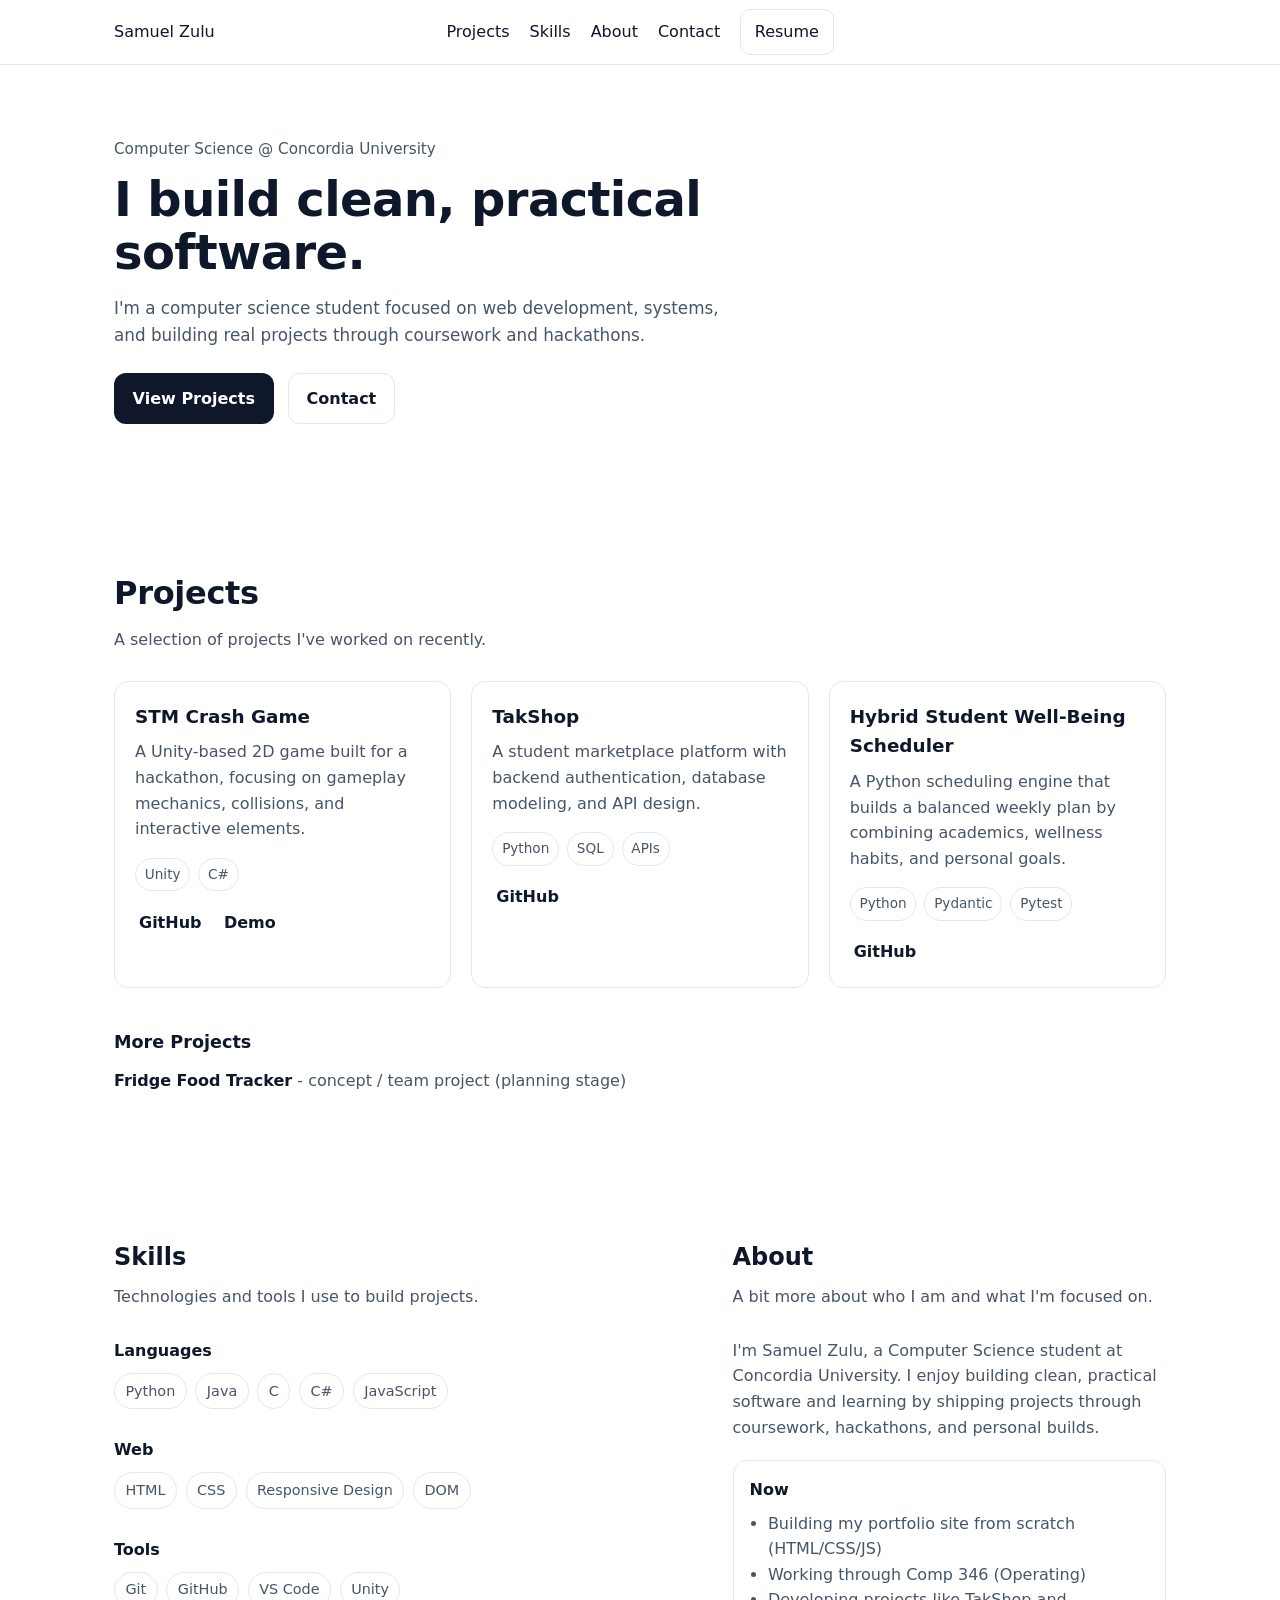
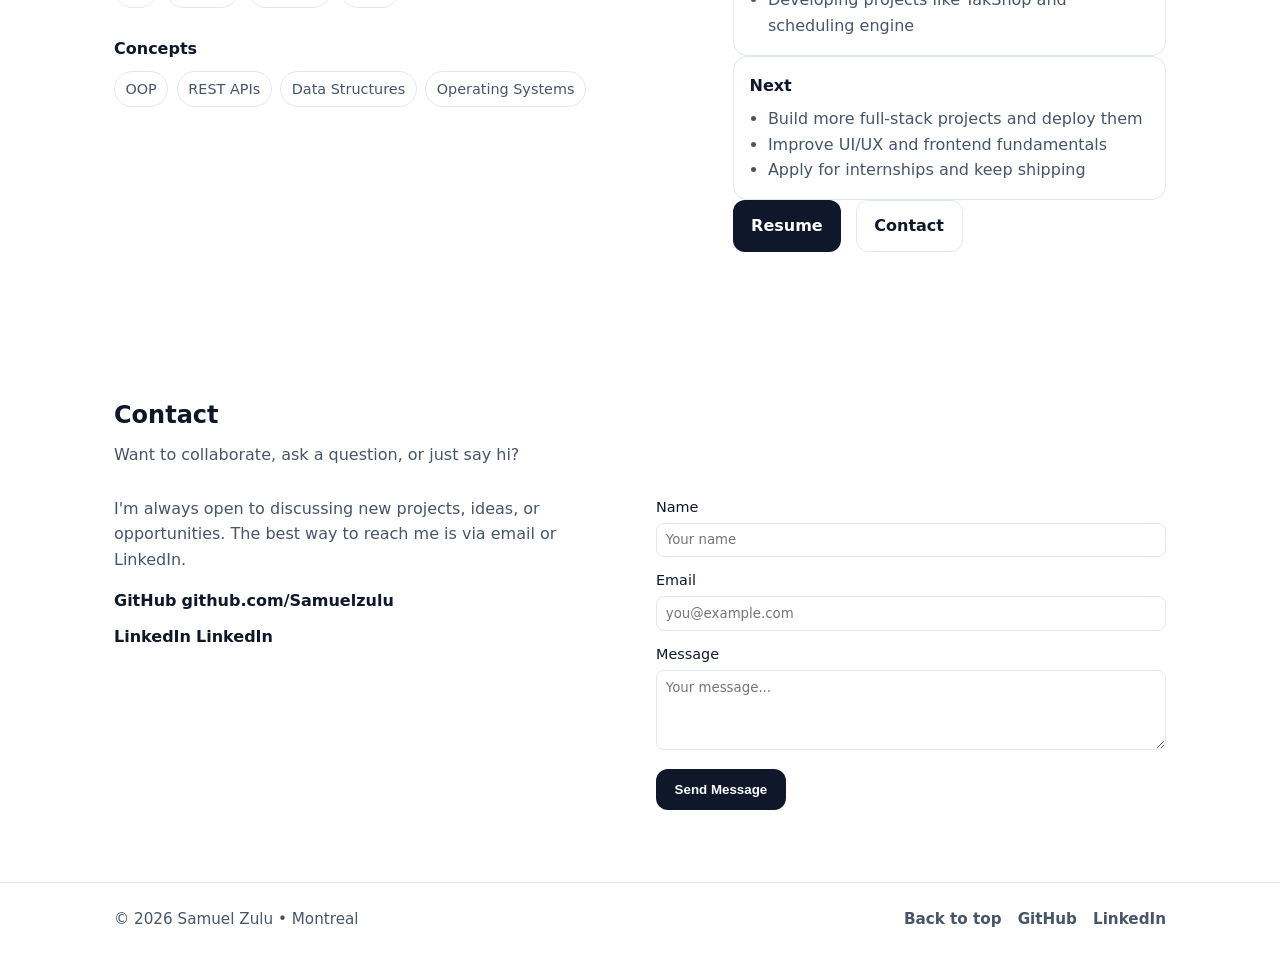
==== index.html @ 711b4faf "Update project links with GitHub URLs and refine footer text; remove email from contact list" ====
<!DOCTYPE html>
<html lang="en">
    <head>
        <meta charset = "UTF-8">
        <meta name="viewport" content="width=device-width, initial-scale=1.0">
        <title>Samuel Zulu | Portfolio</title>
        <link rel="stylesheet" href="css/styles.css">
    </head>

    <body>
        <header class="navbar">
            <!-- logo + nav links -->
             <div class="container">

                <div class="logo">Samuel Zulu</div>

                <div class="nav-center">
                    <nav class="nav-links" id="primary-nav">
                        <a href="#projects">Projects</a>
                        <a href="#skills">Skills</a>
                        <a href="#about">About</a>
                        <a href="#contact">Contact</a>
                        <a href="assets/Samuel_Zulu_Resume.pdf" class="resume-btn">Resume</a>
                    </nav>
                </div>

                <!-- Mobile toggle -->
                <button 
                    class="nav-toggle" 
                    aria-label="open menu" 
                    aria-expanded="false" 
                    aria-controls="primary-nav"
                >
                    <span class="bar"></span>
                    <span class="bar"></span>
                    <span class="bar"></span>
                </button>

                
             </div>
        </header>

        <main>

            <section class="hero" id="home">
                <div class="container">
                    <!--hero content -->
                    <div class="hero-text reveal">
                        <p class="hero-subtitle">Computer Science @ Concordia University</p>
                        <h1>
                            I build clean, practical software<span class="dot">.</span>
                        </h1>
                        <p class="hero-description">
                            I'm a computer science student focused on web development, systems, and building real projects through coursework and hackathons.
                        </p>

                        <div class="hero-actions">
                            <a href="#projects" class="btn primary">View Projects</a>
                            <a href="#contact" class="btn secondary">Contact</a>
                        </div>
                    </div>
                </div>
            </section>

            <section class="projects" id="projects">
                <div class="container">
                    <!-- project cards grid-->
                     <h2 class="reveal">Projects</h2>
                     <p class="section-intro reveal">
                        A selection of projects I've worked on recently.
                     </p>

                     <div class="projects-grid">

                        <!-- Project 1 -->
                        <article class="project-card reveal">
                            <h3>STM Crash Game</h3>
                            <p class="project-desc">
                                A Unity-based 2D game built for a hackathon, focusing on gameplay mechanics, collisions, and interactive elements.
                            </p>

                            <div class="project-tags">
                                <span>Unity</span>
                                <span>C#</span>
                            </div>

                            <div class="project-links">
                                <a href="https://github.com/Samuelzulu/stm-crash-game" class="link">GitHub</a>
                                <a href="#" class="link">Demo</a>
                            </div>
                        </article>

                        <!-- Project 2 -->
                        <article class="project-card reveal">
                            <h3>TakShop</h3>
                            <p class="project-desc">
                                A student marketplace platform with backend authentication, database modeling, and API design.
                            </p>

                            <div class="project-tags">
                                <span>Python</span>
                                <span>SQL</span>
                                <span>APIs</span>
                            </div>

                            <div class="project-links">
                                <a href="https://github.com/Samuelzulu/TakShop" class="link">GitHub</a>
                            </div>
                        </article>

                        <!-- Project 3 -->
                        <article class="project-card reveal">
                            <h3>Hybrid Student Well-Being Scheduler</h3>
                            <p class="project-desc">
                                A Python scheduling engine that builds a balanced weekly plan by combining academics, wellness habits, and personal goals.
                            </p>
                            <div class="project-tags">
                                <span>Python</span>
                                <span>Pydantic</span>
                                <span>Pytest</span>
                            </div>
                            <div class="project-links">
                                <a href="https://github.com/Samuelzulu/wellbeing-scheduler" class="link">GitHub</a>
                            </div>
                        </article>

                     </div>

                     <!-- More Projects -->
                      <h3 class="more-projects-title">More Projects</h3>
                      <ul class="more-projects">
                        <li>
                            <a href="#">Fridge Food Tracker</a>
                            <span>- concept / team project (planning stage)</span>
                        </li>
                      </ul>
                </div>
            </section>

            <section class="about-skills" id="about">
                <div class="container">
                    <!-- skills + about -->
                     <div class="about-skills-grid">

                    <!-- Skills -->
                     <div class="skills reveal" id="skills">
                        <h2>Skills</h2>
                        <p class="section-intro">
                            Technologies and tools I use to build projects.
                        </p>

                        <div class="skills-group">
                            <h3>Languages</h3>
                            <div class="pill-row">
                                <span class="pill">Python</span>
                                <span class="pill">Java</span>
                                <span class="pill">C</span>
                                <span class="pill">C#</span>
                                <span class="pill">JavaScript</span>
                            </div>
                        </div>

                        <div class="skills-group">
                            <h3>Web</h3>
                            <div class="pill-row">
                                <span class="pill">HTML</span>
                                <span class="pill">CSS</span>
                                <span class="pill">Responsive Design</span>
                                <span class="pill">DOM</span>
                            </div>
                        </div>

                        <div class="skills-group">
                            <h3>Tools</h3>
                            <div class="pill-row">
                                <span class="pill">Git</span>
                                <span class="pill">GitHub</span>
                                <span class="pill">VS Code</span>
                                <span class="pill">Unity</span>
                            </div>
                        </div>

                        <div class="skills-group">
                            <h3>Concepts</h3>
                            <div class="pill-row">
                                <span class="pill">OOP</span>
                                <span class="pill">REST APIs</span>
                                <span class="pill">Data Structures</span>
                                <span class="pill">Operating Systems</span>
                            </div>
                        </div>
                     </div>

                     <!-- About -->
                      <div class="about reveal">
                        <h2>About</h2>
                        <p class="section-intro">
                            A bit more about who I am and what I'm focused on.
                        </p>

                        <p class="about-text">
                            I'm Samuel Zulu, a Computer Science student at Concordia University.
                            I enjoy building clean, practical software and learning by shipping projects through coursework, hackathons, and personal builds.
                        </p>

                        <div class="now-text">
                            <div class="info-box">
                                <h3>Now</h3>
                                <ul>
                                    <li>Building my portfolio site from scratch (HTML/CSS/JS)</li>
                                    <li>Working through Comp 346 (Operating)</li>
                                    <li>Developing projects like TakShop and scheduling engine</li>
                                </ul>
                            </div>

                            <div class="info-box">
                                <h3>Next</h3>
                                <ul>
                                    <li>Build more full-stack projects and deploy them</li>
                                    <li>Improve UI/UX and frontend fundamentals</li>
                                    <li>Apply for internships and keep shipping</li>
                                </ul>
                            </div>
                        </div>

                        <div class="about-links">
                            <a href="assets/Samuel_Zulu_Resume.pdf" class="btn primary">Resume</a>
                            <a href="#contact" class="btn secondary">Contact</a>
                        </div>
                      </div>

                    </div>
                </div>
            </section>

            <section class="contact" id="contact">
                <div class="container">
                    <!-- contact info / form -->
                     <h2>Contact</h2>
                     <p class="section-intro">
                        Want to collaborate, ask a question, or just say hi?
                     </p>

                     <div class="contact-grid">

                        <div class="contact-info reveal">
                            <p>
                                I'm always open to discussing new projects, ideas, or opportunities.
                                The best way to reach me is via email or LinkedIn.
                            </p>

                            <ul class="contact-list">
                                <li>
                                    <strong>GitHub</strong>
                                    <a href="https://github.com/Samuelzulu" target="_blank">github.com/Samuelzulu</a>
                                </li>
                                <li>
                                    <strong>LinkedIn</strong>
                                    <a href="https://www.linkedin.com/in/samuel-zulu-51141b249/" target="_blank">LinkedIn</a>
                                </li>
                            </ul>
                        </div>

                        <form class="contact-form reveal">
                            <label>
                                Name
                                <input type="text" placeholder="Your name">
                            </label>

                            <label>
                                Email
                                <input type="email" placeholder="you@example.com">
                            </label>

                            <label>
                                Message
                                <textarea rows="4" placeholder="Your message..."></textarea>
                            </label>

                            <button type="submit" class="btn primary">Send Message</button>
                        </form>

                     </div>
                </div>
            </section>

        </main>

        <footer class="footer">
            <!-- footer content -->

            <div class="container footer-inner">
                <p class="footer-text">&copy; <span id="year"></span> Samuel Zulu • Montreal</p>

                <div class="footer-links">
                    <a href="#home">Back to top</a>
                    <a href="https://github.com/Samuelzulu" target="_blank" rel="noopener noreferrer">GitHub</a>
                    <a href="https://www.linkedin.com/in/samuel-zulu-51141b249/" target="_blank" rel="noopener noreferrer">LinkedIn</a>
                </div>
            </div>
        </footer>
        <script src="js/main.js"></script>
    </body>
</html>
---- css/styles.css ----
* {
    margin: 0;
    padding: 0;
    box-sizing: border-box;
}

html {
    scroll-behavior: smooth;
    scroll-padding-top: 80px; /* prevents sections hiding under sticky navbar */
}

:root {
    --max-width: 1100px;
    --pad-x: 1.5rem;

    --text: #0f172a;
    --muted: #475569;
    --border: #e2e8f0;
    --bg: #ffffff;

    --btn-bg: #0f172a;
    --btn-text: #ffffff;
}

body {
    font-family: system-ui, -apple-system, BlinkMacSystemFont, "Segoe UI", Roboto, Arial,  sans-serif;
    color: var(--text);
    background: var(--bg);
    line-height: 1.6;
}

.container {
    max-width: var(--max-width);
    margin: 0 auto;
    padding: 0 var(--pad-x);
}

a {
    color: inherit;
    text-decoration: none;
}

/* ==== Navbar ==== */
.navbar {
    position: sticky;
    top: 0;
    background: rgba(255, 255, 255, 0.9);
    backdrop-filter: blur(10px);
    border-bottom: 1px solid var(--border);
    z-index: 10;
}

.navbar .container {
    display: grid;
    grid-template-columns: 1fr auto 1fr;
    align-items: center;
    height: 64px;
}

.nav-center {
    justify-self: center;
}

.logo {
    justify-self: start;
}

.nav-toggle {
    justify-self: end;
}

.nav-links {
    display: flex;
    align-items: center;
    gap: 1.25rem;
}

.nav-links a {
    position: relative;
}

.nav-links a:hover {
    color: var(--text);
}

.nav-links a::after {
    content: "";
    position: absolute;
    left: 0;
    bottom: -8px;
    width: 0%;
    height: 2px;
    background: var(--text);
    transition: width 0.2s ease;
}

.nav-links a:hover::after {
    width: 100%;
}

.resume-btn {
    padding: 0.55rem 0.85rem;
    border: 1px solid var(--border);
    border-radius: 10px;
    color: var(--text);
}

.resume-btn:hover {
    border-color: var(--muted);
}

.resume-btn::after {
    display: none;
}

/* ===== Mobile Nav Toggle ===== */
.nav-toggle {
  display: none;
  border: 1px solid var(--border);
  background: #fff;
  border-radius: 10px;
  padding: 0.5rem 0.6rem;
  cursor: pointer;
}

.nav-toggle .bar {
  display: block;
  width: 18px;
  height: 2px;
  background: var(--text);
  margin: 4px 0;
}

/* Mobile behavior */
@media (max-width: 768px) {
  .nav-toggle {
    display: inline-block;
  }

  /* hide links by default */
  .nav-links {
    display: none;
    position: absolute;
    top: 64px;
    left: 0;
    right: 0;
    background: rgba(255, 255, 255, 0.98);
    border-bottom: 1px solid var(--border);
    padding: 1rem var(--pad-x);
    flex-direction: column;
    align-items: flex-start;
    gap: 0.9rem;
  }

  .nav-links.open {
    display: flex;
  }

  /* anchor absolute menu properly */
  .navbar .container {
    position: relative;
  }

  .resume-btn {
    width: 100%;
    text-align: center;
  }
}


/* ==== Hero ==== */
.hero {
    padding: 72px 0;
}

.hero-text {
    max-width: 640px;
}

.hero-subtitle {
    color: var(--muted);
    font-size: 0.95rem;
    margin-bottom: 0.75rem;
}

.hero h1 {
    font-size: 3rem;
    line-height: 1.1;
    letter-spacing: -0.6px;
    margin-bottom: 1rem;
}

.hero-description {
    color: var(--muted);
    font-size: 1.05rem;
    margin-bottom: 1.5rem;
}

.hero-actions {
    display: flex;
    gap: 0.9rem;
    flex-wrap: wrap;
}

.btn {
    display: inline-block;
    padding: 0.75rem 1.1rem;
    border-radius: 12px;
    font-weight: 600;
    border: 1px solid transparent;
}

.btn.primary {
    background: var(--btn-bg);
    color: var(--btn-text);
}

.btn.primary:hover {
    opacity: 0.92;
}

.btn.secondary {
    border-color: var(--border);
    color: var(--text);
}

.btn.secondary:hover {
    border-color: var(--muted);
}

/* ==== Section spacing ==== */
section {
    padding: 72px 0;
}

.section-intro {
    color: var(--muted);
    margin-top: 0.5rem;
    margin-bottom: 1.75rem;
    max-width: 60ch;
}

/* ==== Responsive ==== */
@media (max-width: 768px) {
    .nav-links {
        gap: 0.9rem;
    }

    .hero {
        padding: 56px 0;
    }

    .hero h1 {
        font-size: 2.2rem;
    }
}

/* ==== Projects ==== */
.projects h2 {
    font-size: 2rem;
    letter-spacing: -0.3px;
}

.projects-grid {
    display: grid;
    grid-template-columns: repeat(3, 1fr);
    gap: 1.25rem;
}

.project-card {
  border: 1px solid var(--border);
  border-radius: 14px;
  padding: 1.25rem;
  background: #fff;
  transition: transform 0.18s ease, border-color 0.18s ease;
  cursor: pointer;
}

.project-card:hover {
    transform: translateY(-3px);
    border-color: #cbd5e1;
    box-shadow: 0 8px 24px rgba(15, 23, 42, 0.06);
}

.project-card h3 {
    font-size: 1.15rem;
    margin-bottom: 0.5rem;
}

.project-desc {
    color: var(--muted);
    margin-bottom: 1rem;
}

.project-tags {
    display: flex;
    flex-wrap: wrap;
    gap: 0.5rem;
    margin-bottom: 1rem;
}

.project-tags span {
    font-size: 0.85rem;
    padding: 0.3rem 0.55rem;
    border: 1px solid var(--border);
    border-radius: 999px;
    color: var(--muted);
}

.project-links {
    display: flex;
    gap: 0.9rem;
}

.link {
    color: var(--text);
    font-weight: 600;
}

.link:hover {
    text-decoration: underline;
}

.project-links .link {
  padding: 0.15rem 0.25rem;
  border-radius: 8px;
}

.project-links .link:hover {
  background: rgba(15, 23, 42, 0.06);
  text-decoration: none;
}


/* ==== Projects responsive ==== */
@media (max-width: 900px) {
    .projects-grid {
        grid-template-columns: 1fr;
    }
}

.more-projects-title {
    margin-top: 2.5rem;
    margin-bottom: 0.75rem;
    font-size: 1.1rem;
}

.more-projects {
    list-style: none;
    padding: 0;
}

.more-projects li {
    color: var(--muted);
}

.more-projects a {
    font-weight: 600;
    color:var(--text);
}

.more-projects a:hover {
    text-decoration: underline;
}

/* ==== Skills + About ==== */
.about-skills-grid {
    display: grid;
    grid-template-columns: 1.15fr 0.85fr;
    gap: 2rem;
    align-items: start;
}

.skills-group {
    margin-top: 1.75rem;
}

.skills-group h3 {
    font-size: 1rem;
    margin-bottom: 0.6rem;
}

.pill-row {
    display: flex;
    flex-wrap: wrap;
    gap: 0.55rem;
}

.pill {
    font-size: 0.9rem;
    padding: 0.35rem 0.65rem;
    border: 1px solid var(--border);
    border-radius: 999px;
    color: var(--muted);
    background: #fff;
}

.about-text {
    color: var(--muted);
    margin-top: 1rem;
    margin-bottom: 1.25rem;
    max-width: 60ch;
}

.about-next {
    display: grid;
    grid-template-columns: 1fr;
    gap: 1rem;
    margin-bottom: 1.25rem;
}

.info-box {
    border: 1px solid var(--border);
    border-radius: 14px;
    padding: 1rem;
    background: #fff;
}

.info-box h3 {
    font-size: 1rem;
    margin-bottom: 0.5rem;
}

.info-box ul {
    padding-left: 1.15rem;
    color: var(--muted);
}

.about-links {
    display: flex;
    gap: 0.9rem;
    flex-wrap: wrap;
}

/* ==== Skills/About responsive ==== */
@media (max-width: 900px) {
    .about-skills-grid {
        grid-template-columns: 1fr;
    }
}

/* ==== Contact ==== */
.contact-grid {
    display: grid;
    grid-template-columns: 1fr 1fr;
    gap: 2rem;
    margin-top: 1.5rem;
}

.contact-info p {
    color: var(--muted);
    margin-bottom: 1rem;
    max-width: 60ch;
}

.contact-list {
    list-style: none;
    padding: 0;
}

.contact-list li {
    margin-bottom: 0.6rem;
}

.contact-list a {
    font-weight: 600;
}

.contact-form label {
    display: block;
    font-size: 0.9rem;
    margin-bottom: 0.75rem;
}

.contact-form input,
.contact-form textarea {
    width: 100%;
    margin-top: 0.25rem;
    padding: 0.55rem;
    border-radius: 8px;
    border: 1px solid var(--border);
    font-family: inherit;
}

.contact-form input:focus,
.contact-form textarea:focus {
    outline: none;
    border-color: #94a3b8;
}

/* ==== Contact responsive ==== */
@media (max-width: 900px) {
    .contact-grid {
        grid-template-columns: 1fr;
    }
}

/* ==== Footer ==== */
.footer {
    border-top: 1px solid var(--border);
    padding: 24px 0;
    background: #fff;
}

.footer-inner {
    display: flex;
    justify-content: space-between;
    align-items: center;
    gap: 1rem;
}

.footer-text {
    color: var(--muted);
    font-size: 0.95rem;
}

.footer-links {
    display: flex;
    gap: 1rem;
    flex-wrap: wrap;
}

.footer-links a {
    color: var(--muted);
    font-weight: 600;
    font-size: 0.95rem;
}

.footer-links a:hover {
    color: var(--text);
    text-decoration: underline;
}

/* ==== footer responsive ==== */
@media (max-width: 760px) {
    .footer-inner {
        flex-direction: column;
        align-items: flex-start;
    }
}

/* ===== Reveal animation ===== */
.reveal {
  opacity: 0;
  transform: translateY(10px);
  transition: opacity 0.6s ease, transform 0.6s ease;
}

.reveal.visible {
  opacity: 1;
  transform: translateY(0);
}

.reveal[data-delay] {
  transition-delay: var(--delay);
}

@media (prefers-reduced-motion: reduce) {
  html { scroll-behavior: auto; }
  .reveal {
    transition: none;
    transform: none;
    opacity: 1;
  }
}
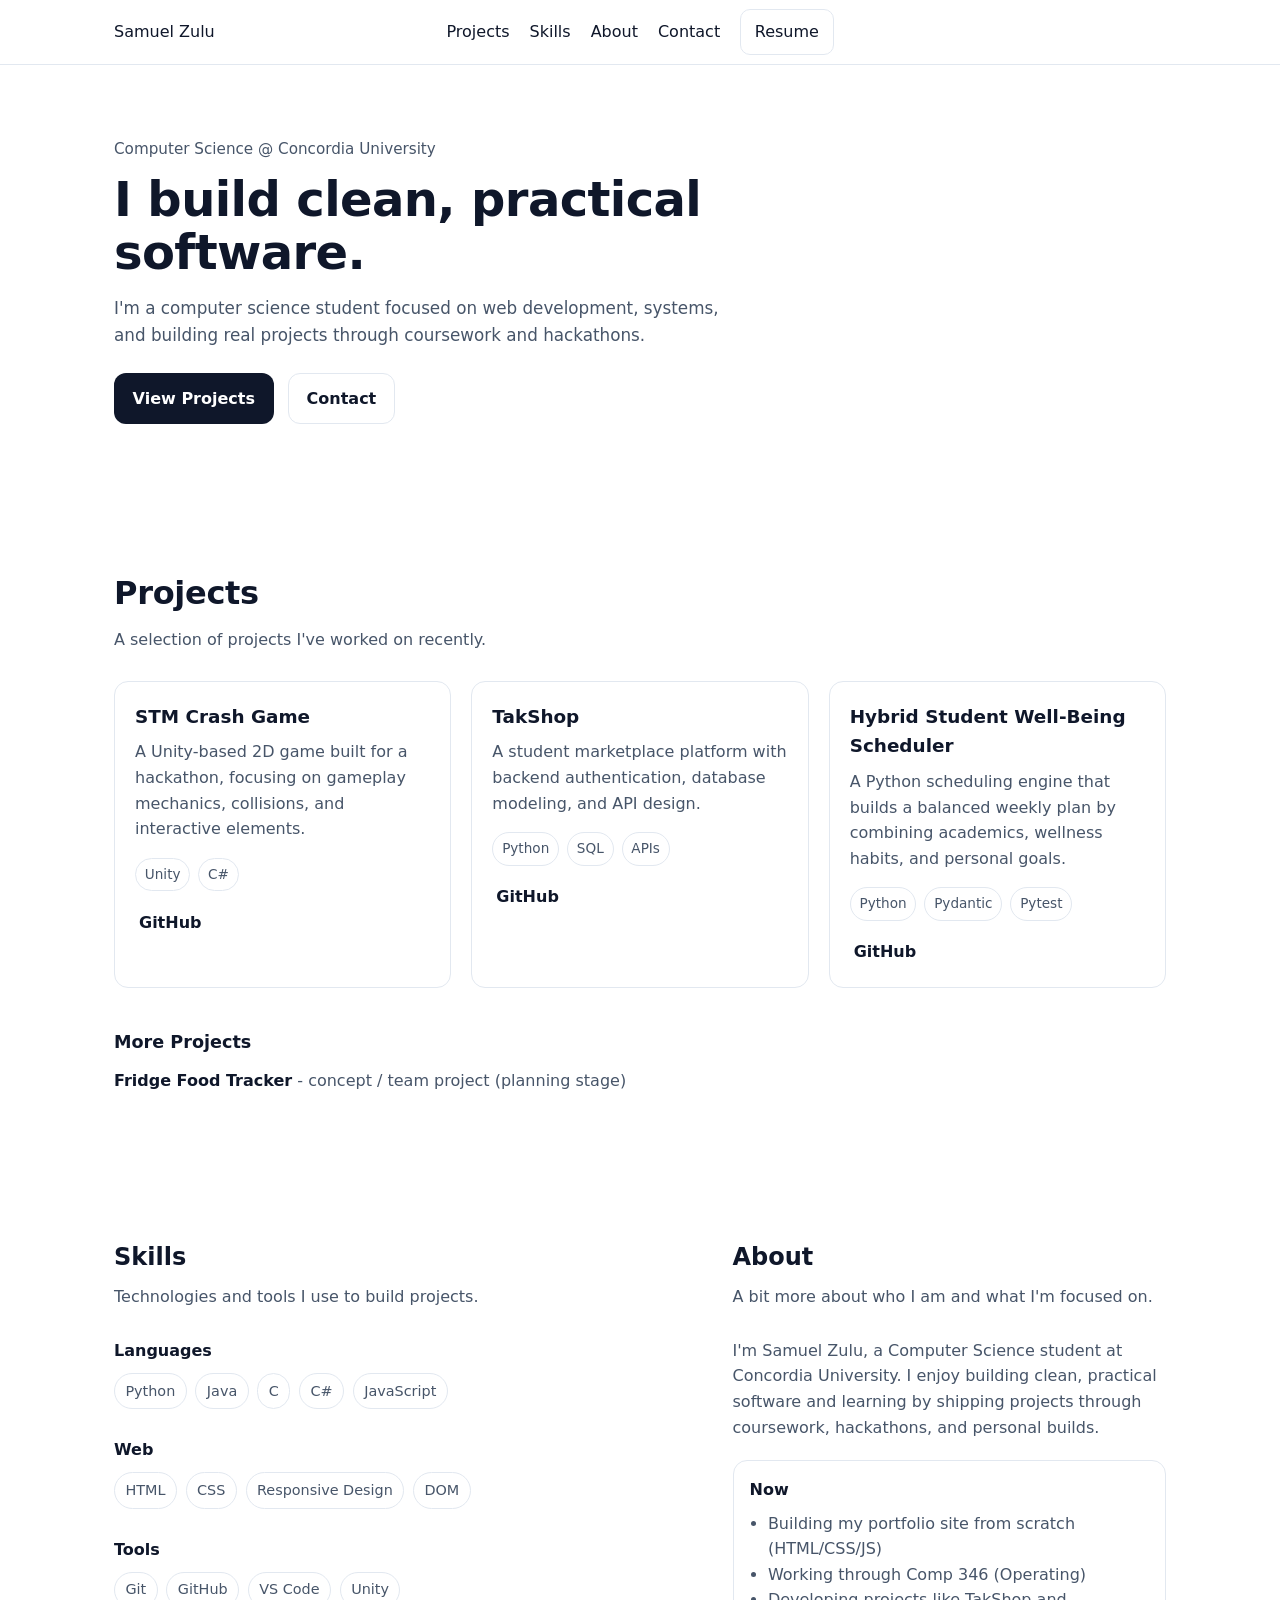
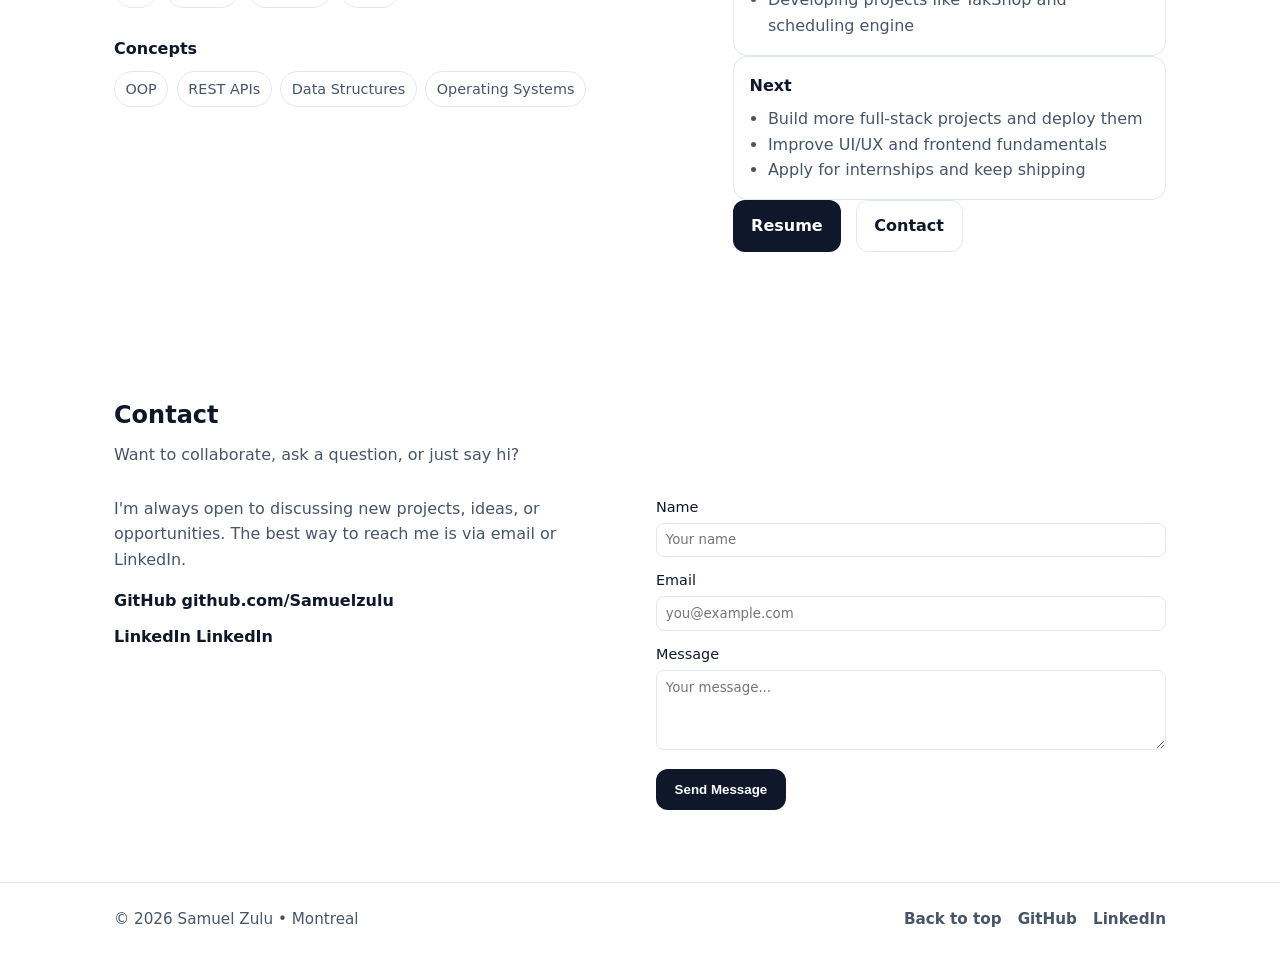
==== commit 6811e9d1: "Add Contact page with contact information and form" ====
--- a/index.html
+++ b/index.html
@@ -16,10 +16,10 @@
 
                 <div class="nav-center">
                     <nav class="nav-links" id="primary-nav">
-                        <a href="#projects">Projects</a>
+                        <a href="projects.html">Projects</a>
                         <a href="#skills">Skills</a>
-                        <a href="#about">About</a>
-                        <a href="#contact">Contact</a>
+                        <a href="about.html">About</a>
+                        <a href="contact.html">Contact</a>
                         <a href="assets/Samuel_Zulu_Resume.pdf" class="resume-btn">Resume</a>
                     </nav>
                 </div>
@@ -85,8 +85,7 @@
                             </div>
 
                             <div class="project-links">
-                                <a href="https://github.com/Samuelzulu/stm-crash-game" class="link">GitHub</a>
-                                <a href="#" class="link">Demo</a>
+                                <a href="https://github.com/Samuelzulu/stm-crash-game" class="link" target="_blank">GitHub</a>
                             </div>
                         </article>
 
@@ -104,7 +103,7 @@
                             </div>
 
                             <div class="project-links">
-                                <a href="https://github.com/Samuelzulu/TakShop" class="link">GitHub</a>
+                                <a href="https://github.com/Samuelzulu/TakShop" class="link" target="_blank">GitHub</a>
                             </div>
                         </article>
 
@@ -120,7 +119,7 @@
                                 <span>Pytest</span>
                             </div>
                             <div class="project-links">
-                                <a href="https://github.com/Samuelzulu/wellbeing-scheduler" class="link">GitHub</a>
+                                <a href="https://github.com/Samuelzulu/wellbeing-scheduler" class="link" target="_blank">GitHub</a>
                             </div>
                         </article>
 
@@ -261,20 +260,20 @@
                             </ul>
                         </div>
 
-                        <form class="contact-form reveal">
+                        <form class="contact-form reveal" action="mailto:204smz@gmail.com" method="get" enctype="text/plain">
                             <label>
                                 Name
-                                <input type="text" placeholder="Your name">
+                                <input type="text" name="name" placeholder="Your name">
                             </label>
 
                             <label>
                                 Email
-                                <input type="email" placeholder="you@example.com">
+                                <input type="email" name="email" placeholder="you@example.com">
                             </label>
 
                             <label>
                                 Message
-                                <textarea rows="4" placeholder="Your message..."></textarea>
+                                <textarea rows="4" name="body" placeholder="Your message..."></textarea>
                             </label>
 
                             <button type="submit" class="btn primary">Send Message</button>
--- a/css/styles.css
+++ b/css/styles.css
@@ -563,3 +563,232 @@
     opacity: 1;
   }
 }
+
+/* ── About Page ─────────────────────────────── */
+.about-bio {
+    font-size: 1.1rem;
+    line-height: 1.8;
+    max-width: 700px;
+    color: var(--text-secondary);
+}
+
+.education-card {
+    background: var(--card-bg);
+    border: 1px solid var(--border);
+    border-radius: 12px;
+    padding: 1.5rem 2rem;
+    max-width: 600px;
+}
+
+.edu-header {
+    display: flex;
+    justify-content: space-between;
+    align-items: center;
+    margin-bottom: 0.4rem;
+}
+
+.edu-header h3 {
+    font-size: 1.1rem;
+    font-weight: 600;
+}
+
+.edu-year {
+    font-size: 0.85rem;
+    color: var(--text-secondary);
+}
+
+.edu-degree {
+    font-weight: 500;
+    color: var(--accent);
+    margin-bottom: 0.25rem;
+}
+
+.edu-detail {
+    font-size: 0.9rem;
+    color: var(--text-secondary);
+}
+
+/* Skills grid (about page) */
+.skills-grid {
+    display: flex;
+    flex-wrap: wrap;
+    gap: 0.75rem;
+}
+
+.skill-tag {
+    background: var(--card-bg);
+    border: 1px solid var(--border);
+    border-radius: 8px;
+    padding: 0.5rem 1.1rem;
+    font-size: 0.9rem;
+    font-weight: 500;
+    color: var(--text-primary);
+    transition: border-color 0.2s;
+}
+
+.skill-tag:hover {
+    border-color: var(--accent);
+}
+
+/* Hobbies grid */
+.hobbies-grid {
+    display: grid;
+    grid-template-columns: repeat(auto-fill, minmax(180px, 1fr));
+    gap: 1.25rem;
+}
+
+.hobby-card {
+    background: var(--card-bg);
+    border: 1px solid var(--border);
+    border-radius: 12px;
+    padding: 1.25rem;
+    text-align: center;
+    transition: transform 0.2s, border-color 0.2s;
+}
+
+.hobby-card:hover {
+    transform: translateY(-4px);
+    border-color: var(--accent);
+}
+
+.hobby-icon {
+    font-size: 2rem;
+    display: block;
+    margin-bottom: 0.5rem;
+}
+
+.hobby-card h4 {
+    font-size: 0.95rem;
+    font-weight: 600;
+    margin-bottom: 0.4rem;
+}
+
+.hobby-card p {
+    font-size: 0.82rem;
+    color: var(--text-secondary);
+    line-height: 1.5;
+}
+
+/* ── Projects Page ───────────────────────────── */
+.projects-intro {
+    font-size: 1.05rem;
+    color: var(--text-secondary);
+    margin-bottom: 2.5rem;
+    max-width: 620px;
+}
+
+.project-list {
+    display: flex;
+    flex-direction: column;
+    gap: 2rem;
+    margin-bottom: 3rem;
+}
+
+.project-list-card {
+    background: var(--card-bg);
+    border: 1px solid var(--border);
+    border-radius: 14px;
+    padding: 2rem;
+    transition: border-color 0.2s, transform 0.2s;
+}
+
+.project-list-card:hover {
+    border-color: var(--accent);
+    transform: translateY(-3px);
+}
+
+.project-list-header {
+    display: flex;
+    align-items: center;
+    justify-content: space-between;
+    flex-wrap: wrap;
+    gap: 0.75rem;
+    margin-bottom: 1rem;
+}
+
+.project-list-header h2 {
+    font-size: 1.2rem;
+    font-weight: 600;
+}
+
+.project-list-desc {
+    font-size: 0.95rem;
+    color: var(--text-secondary);
+    line-height: 1.75;
+    margin-bottom: 1.25rem;
+}
+
+.project-list-links {
+    display: flex;
+    gap: 0.75rem;
+}
+
+.more-project-name {
+    font-weight: 500;
+    margin-right: 0.5rem;
+}
+
+.more-project-meta {
+    font-size: 0.88rem;
+    color: var(--text-secondary);
+}
+
+/* ── Contact Page ────────────────────────────── */
+.contact-intro {
+    font-size: 1.05rem;
+    color: var(--text-secondary);
+    max-width: 600px;
+    line-height: 1.75;
+    margin-bottom: 2.5rem;
+}
+
+.contact-links-grid {
+    display: grid;
+    grid-template-columns: repeat(auto-fill, minmax(220px, 1fr));
+    gap: 1.25rem;
+    margin-bottom: 3rem;
+}
+
+.contact-link-card {
+    display: flex;
+    align-items: center;
+    gap: 1rem;
+    background: var(--card-bg);
+    border: 1px solid var(--border);
+    border-radius: 12px;
+    padding: 1.25rem 1.5rem;
+    text-decoration: none;
+    color: var(--text-primary);
+    transition: border-color 0.2s, transform 0.2s;
+}
+
+.contact-link-card:hover {
+    border-color: var(--accent);
+    transform: translateY(-3px);
+}
+
+.contact-link-icon {
+    color: var(--accent);
+    flex-shrink: 0;
+}
+
+.contact-link-card h3 {
+    font-size: 0.95rem;
+    font-weight: 600;
+    margin-bottom: 0.2rem;
+}
+
+.contact-link-card p {
+    font-size: 0.82rem;
+    color: var(--text-secondary);
+}
+
+.contact-form-wrapper {
+    max-width: 600px;
+}
+
+.contact-form-wrapper h2 {
+    font-size: 1.2rem;
+    font-weight: 600;
+    margin-bottom: 1.5rem;
+}
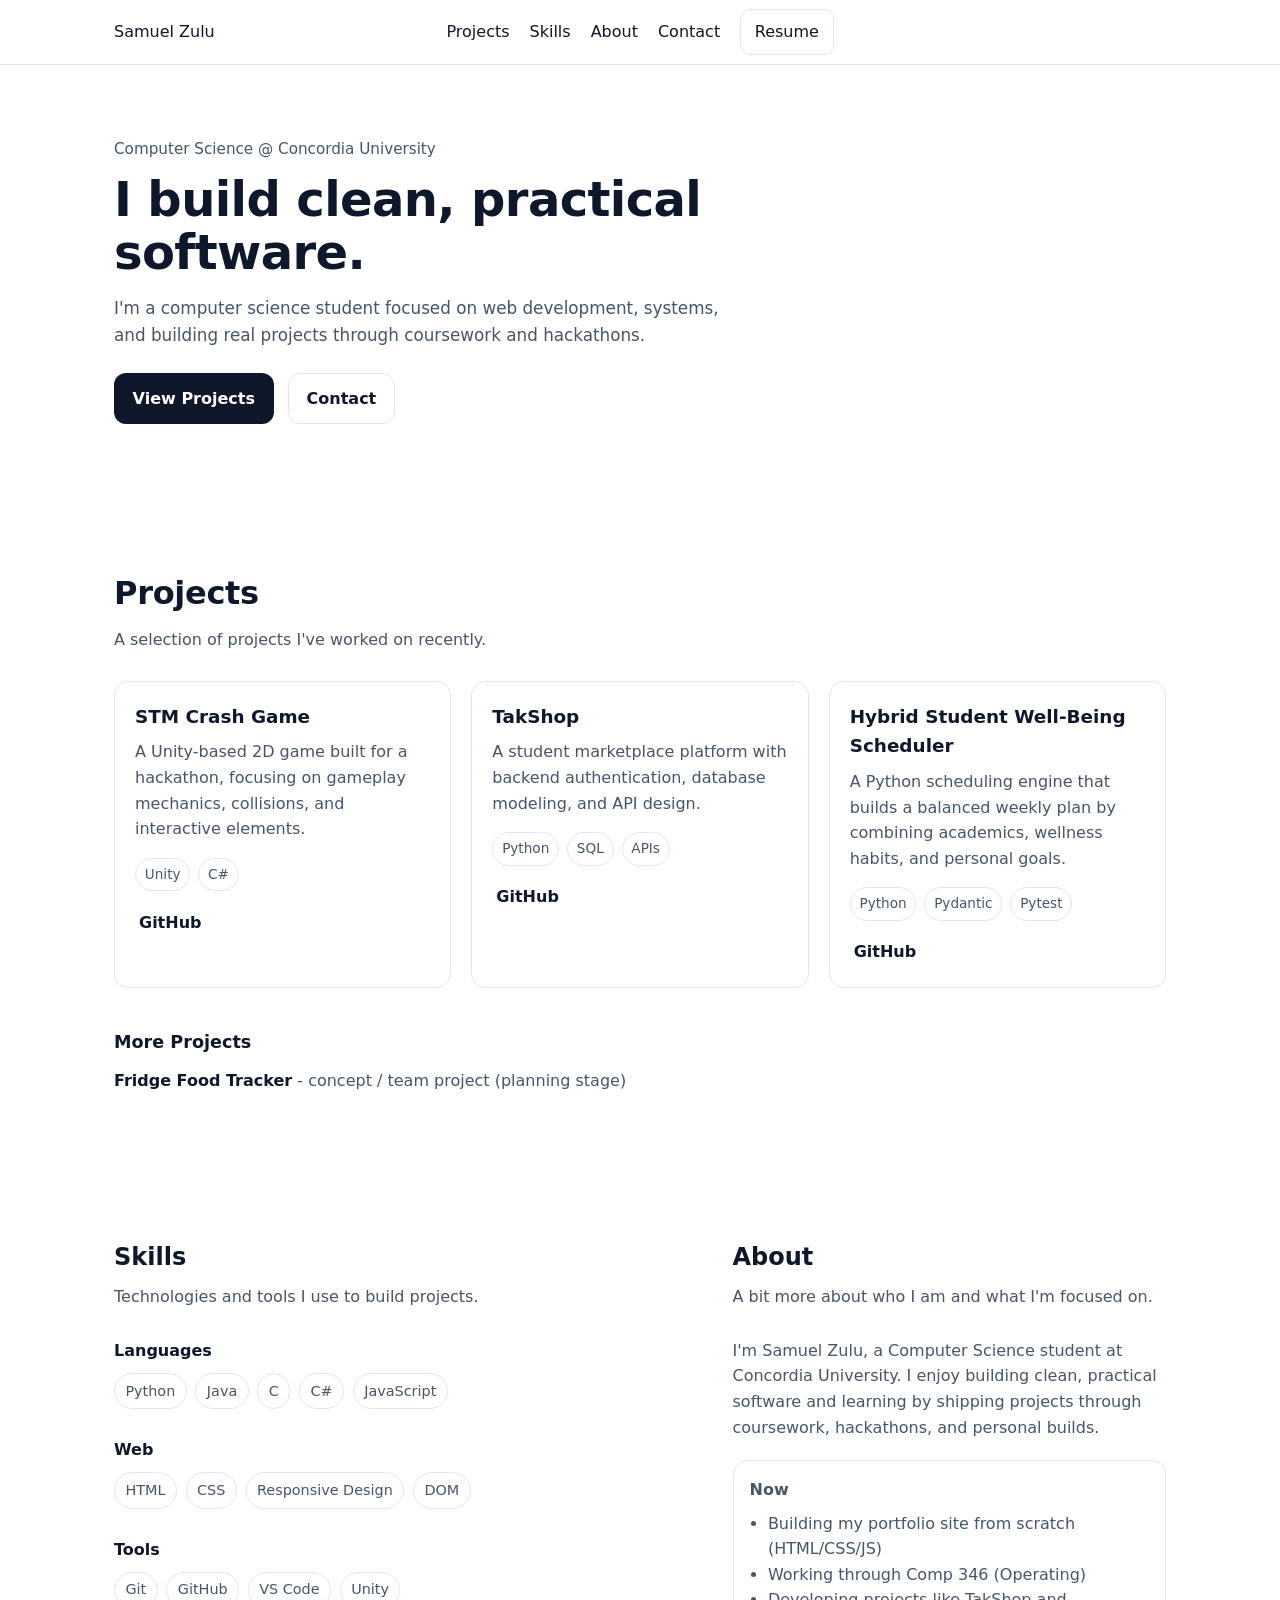
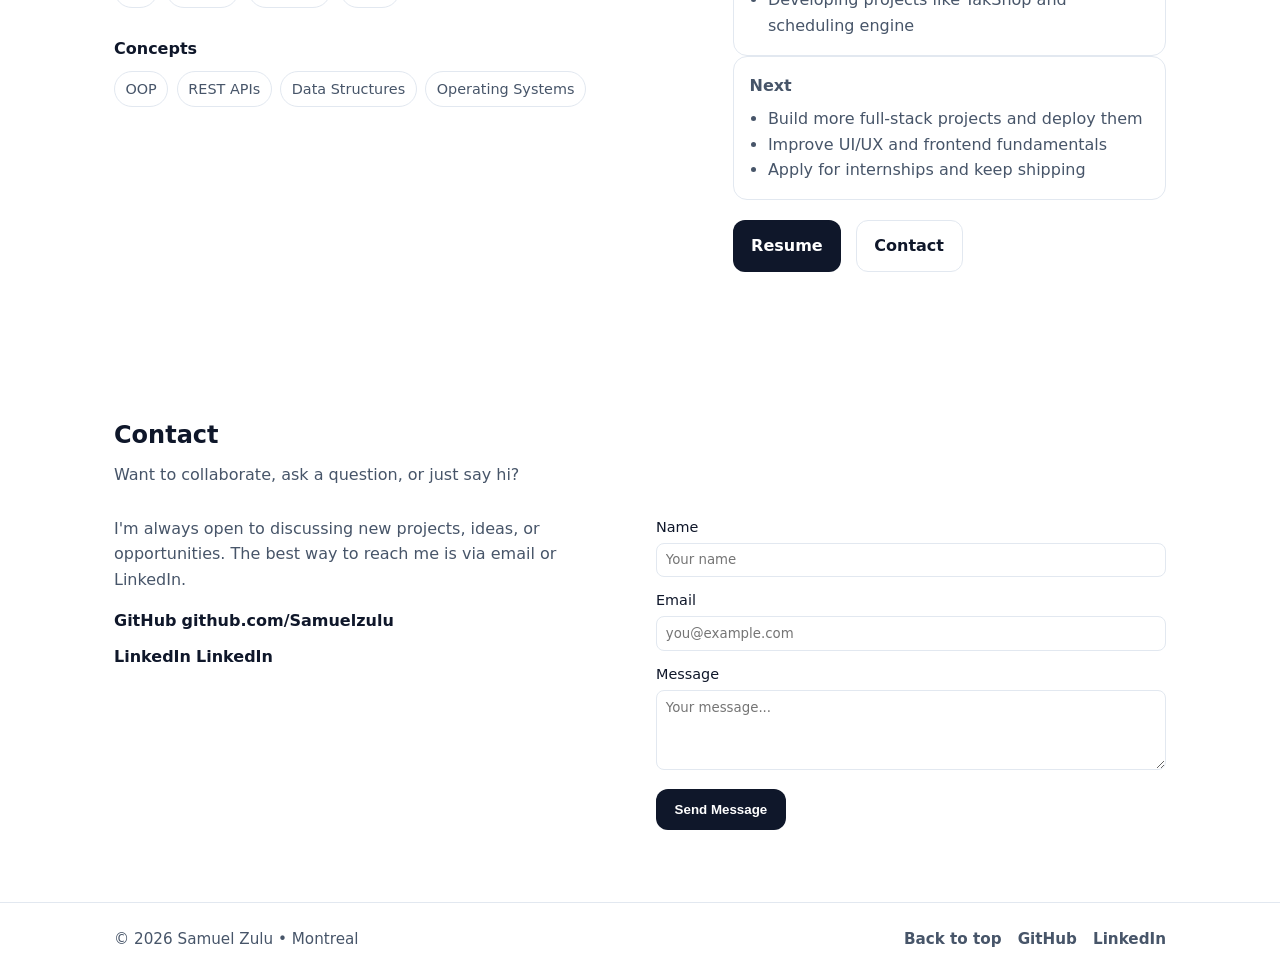
==== commit 52eb4dfe: "Update class name from 'now-text' to 'about-text' for consistency in the About section" ====
--- a/index.html
+++ b/index.html
@@ -202,7 +202,7 @@
                             I enjoy building clean, practical software and learning by shipping projects through coursework, hackathons, and personal builds.
                         </p>
 
-                        <div class="now-text">
+                        <div class="about-text">
                             <div class="info-box">
                                 <h3>Now</h3>
                                 <ul>
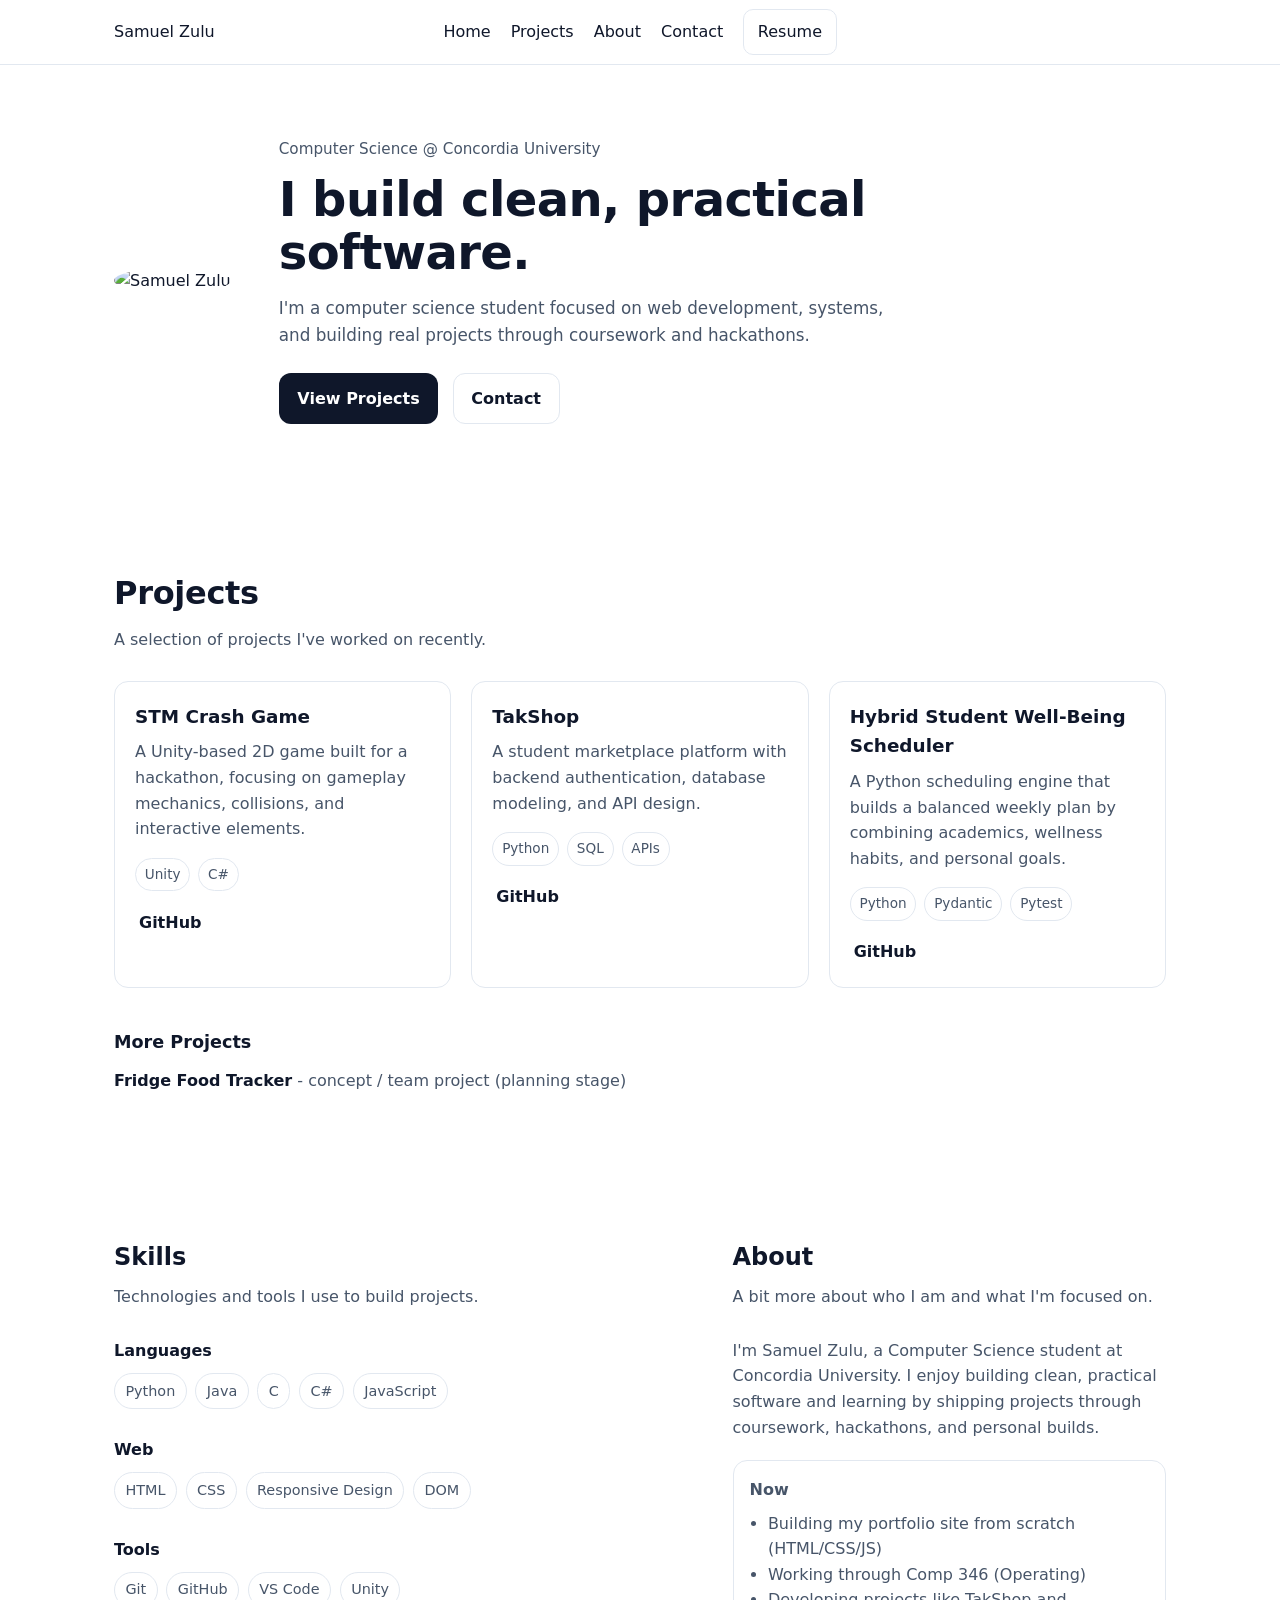
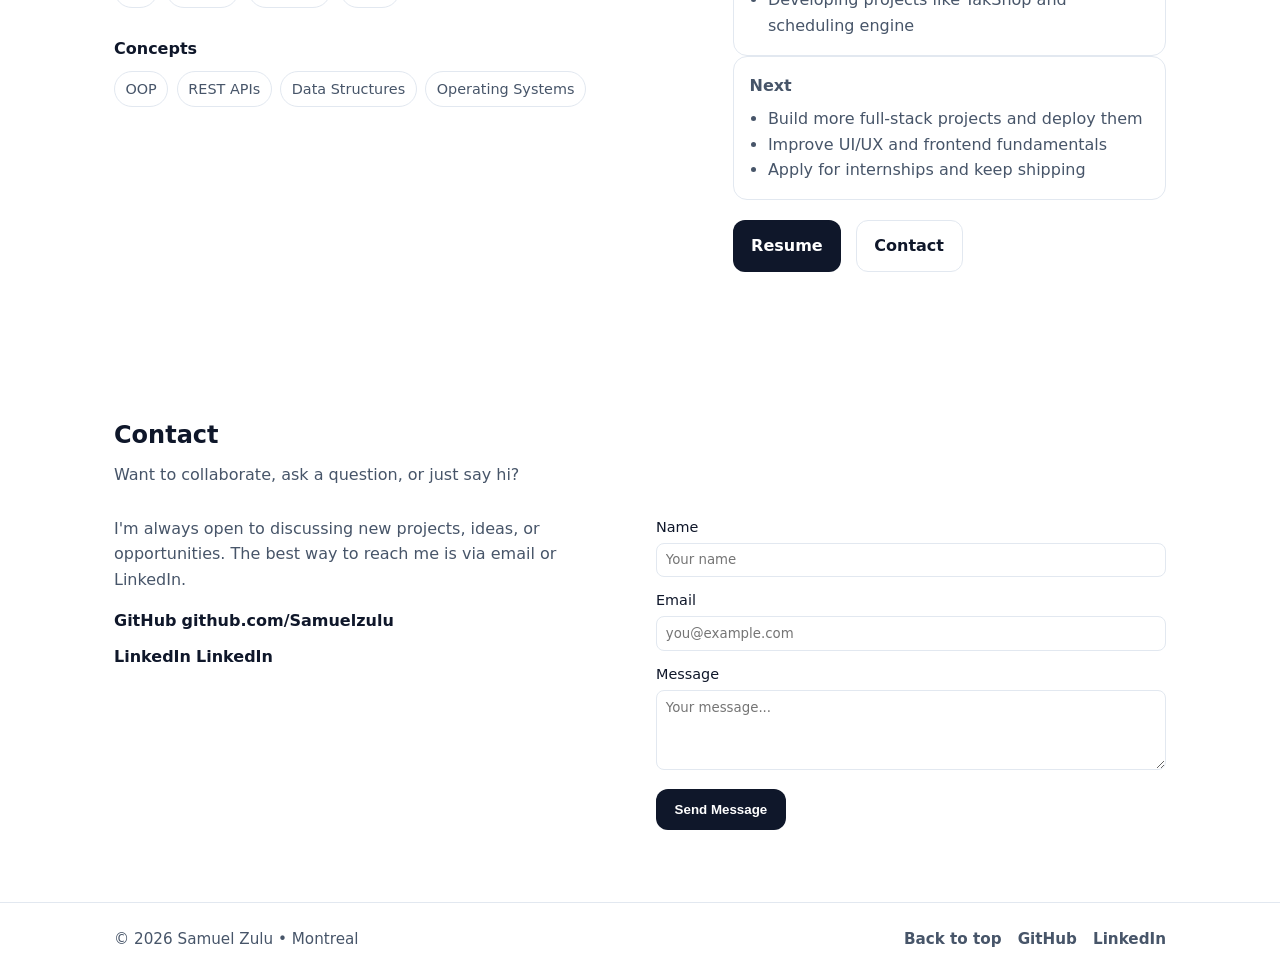
==== commit 6982b5d4: "Update navigation links for consistency and add hero section with profile image" ====
--- a/index.html
+++ b/index.html
@@ -16,8 +16,8 @@
 
                 <div class="nav-center">
                     <nav class="nav-links" id="primary-nav">
+                        <a href="index.html">Home</a>
                         <a href="projects.html">Projects</a>
-                        <a href="#skills">Skills</a>
                         <a href="about.html">About</a>
                         <a href="contact.html">Contact</a>
                         <a href="assets/Samuel_Zulu_Resume.pdf" class="resume-btn">Resume</a>
@@ -45,6 +45,9 @@
             <section class="hero" id="home">
                 <div class="container">
                     <!--hero content -->
+                    <div class="hero-photo">
+                        <img src="assets/images/profile.jpg" alt="Samuel Zulu">
+                    </div>
                     <div class="hero-text reveal">
                         <p class="hero-subtitle">Computer Science @ Concordia University</p>
                         <h1>
--- a/css/styles.css
+++ b/css/styles.css
@@ -792,3 +792,34 @@
     font-weight: 600;
     margin-bottom: 1.5rem;
 }
+
+/* ── Hero Photo ───────────────────────────────── */
+.hero .container {
+    display: flex;
+    align-items: center;
+    gap: 3rem;
+}
+
+.hero-photo {
+    flex-shrink: 0;
+}
+
+.hero-photo img {
+    width: 200px;
+    height: 200px;
+    border-radius: 50%;
+    object-fit: cover;
+    border: 3px solid var(--accent);
+}
+
+@media (max-width: 640px) {
+    .hero .container {
+        flex-direction: column;
+        text-align: center;
+    }
+
+    .hero-photo img {
+        width: 150px;
+        height: 150px;
+    }
+}
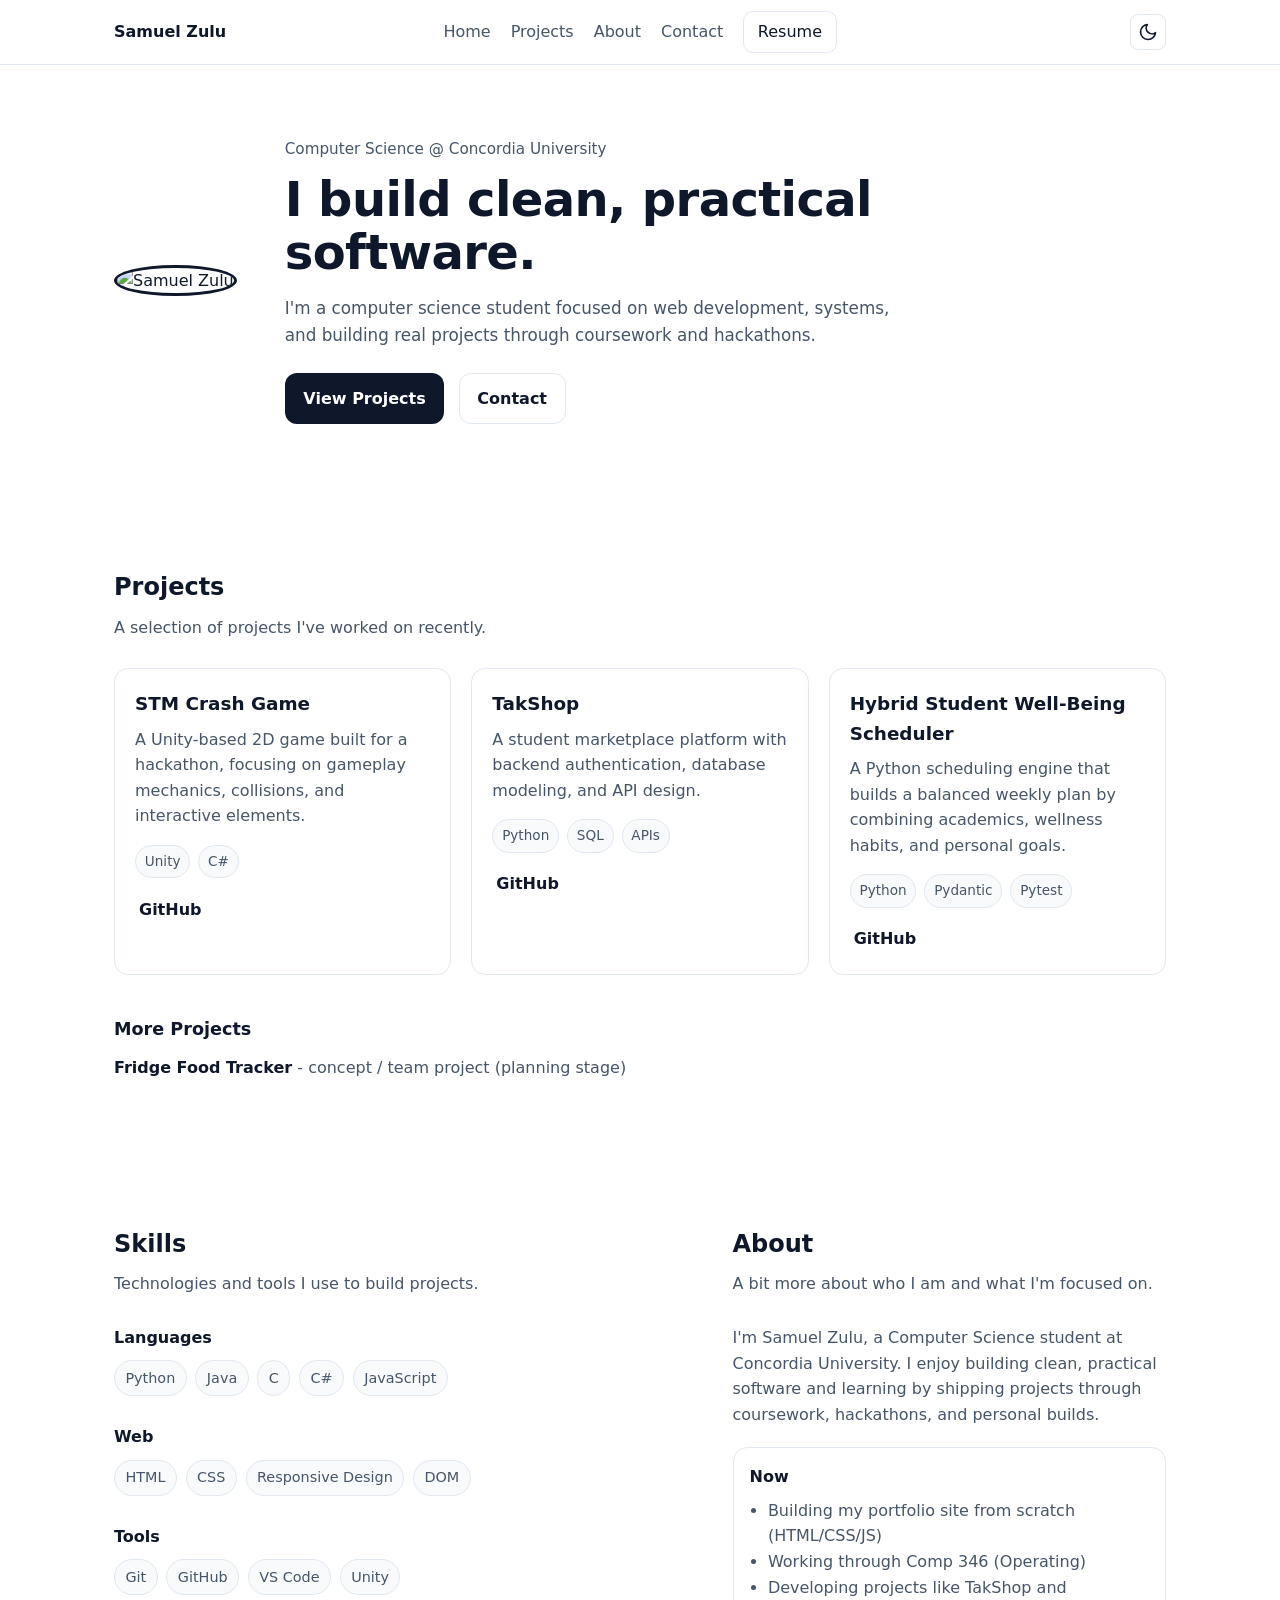
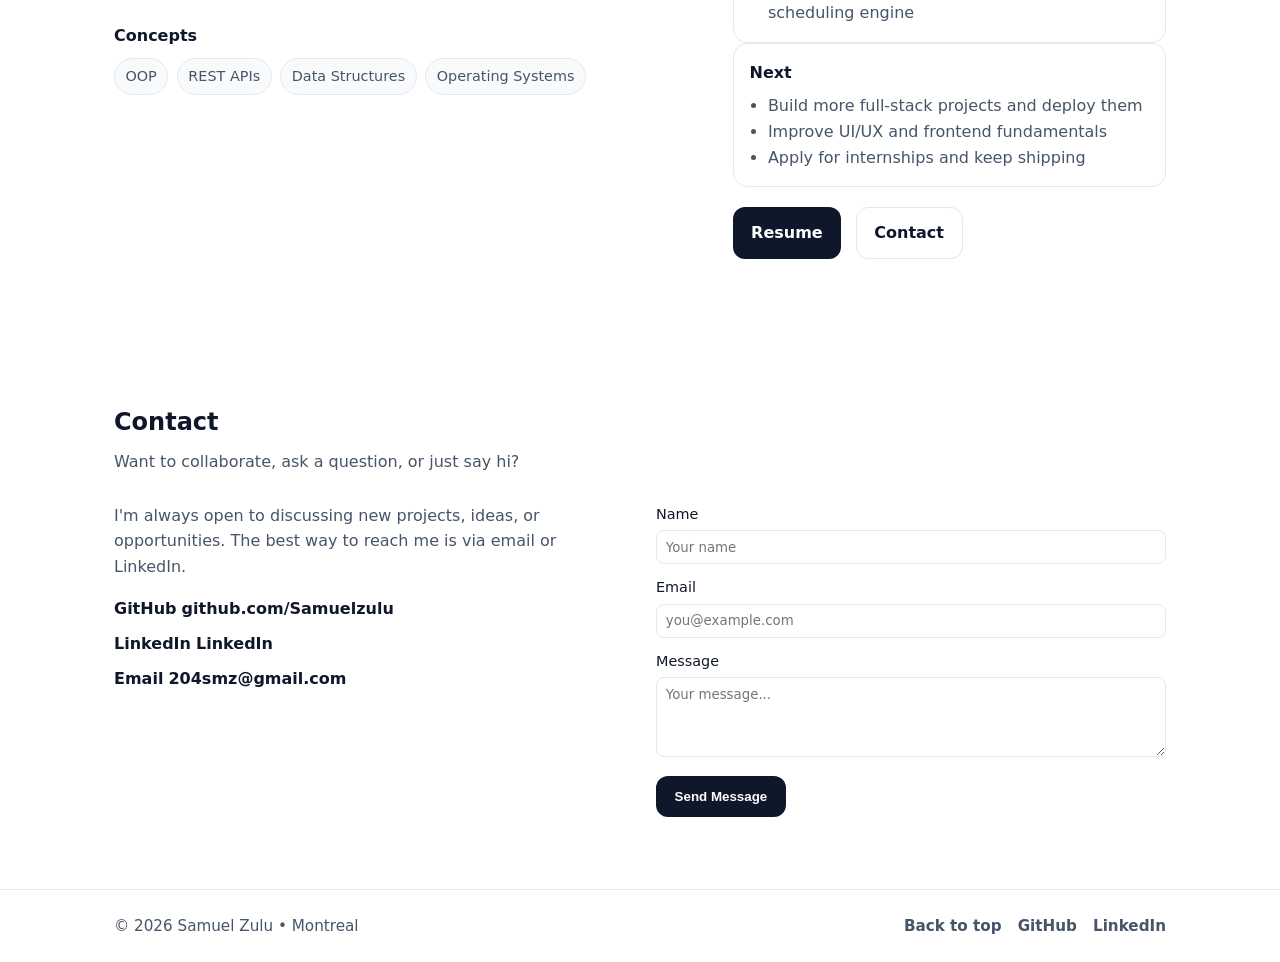
==== commit 6200511e: "Add favicon and web manifest files for site branding - Added favicon.ico for site icon representatio" ====
--- a/index.html
+++ b/index.html
@@ -3,7 +3,11 @@
     <head>
         <meta charset = "UTF-8">
         <meta name="viewport" content="width=device-width, initial-scale=1.0">
+        <meta name="description" content="Samuel Zulu — Computer Science student at Concordia University. Building clean, practical software.">
         <title>Samuel Zulu | Portfolio</title>
+        <link rel="apple-touch-icon" sizes="180x180" href="/apple-touch-icon.png">
+        <link rel="icon" type="image/png" sizes="32x32" href="/favicon-32x32.png">
+        <link rel="icon" type="image/png" sizes="16x16" href="/favicon-16x16.png">
         <link rel="stylesheet" href="css/styles.css">
     </head>
 
@@ -35,8 +39,23 @@
                     <span class="bar"></span>
                     <span class="bar"></span>
                 </button>
-
-                
+                <!-- Dark Mode button -->
+                <button class="theme-toggle" id="theme-toggle" aria-label="Toggle dark mode">
+                    <svg id="icon-moon" xmlns="http://www.w3.org/2000/svg" width="20" height="20" viewBox="0 0 24 24" fill="none" stroke="currentColor" stroke-width="2" stroke-linecap="round" stroke-linejoin="round">
+                        <path d="M21 12.79A9 9 0 1 1 11.21 3 7 7 0 0 0 21 12.79z"/>
+                    </svg>
+                    <svg id="icon-sun" xmlns="http://www.w3.org/2000/svg" width="20" height="20" viewBox="0 0 24 24" fill="none" stroke="currentColor" stroke-width="2" stroke-linecap="round" stroke-linejoin="round" style="display:none">
+                        <circle cx="12" cy="12" r="5"/>
+                        <line x1="12" y1="1" x2="12" y2="3"/>
+                        <line x1="12" y1="21" x2="12" y2="23"/>
+                        <line x1="4.22" y1="4.22" x2="5.64" y2="5.64"/>
+                        <line x1="18.36" y1="18.36" x2="19.78" y2="19.78"/>
+                        <line x1="1" y1="12" x2="3" y2="12"/>
+                        <line x1="21" y1="12" x2="23" y2="12"/>
+                        <line x1="4.22" y1="19.78" x2="5.64" y2="18.36"/>
+                        <line x1="18.36" y1="5.64" x2="19.78" y2="4.22"/>
+                    </svg>
+                </button>
              </div>
         </header>
 
@@ -260,6 +279,10 @@
                                     <strong>LinkedIn</strong>
                                     <a href="https://www.linkedin.com/in/samuel-zulu-51141b249/" target="_blank">LinkedIn</a>
                                 </li>
+                                <li>
+                                    <strong>Email</strong>
+                                    <a href="mailto:204smz@gmail.com">204smz@gmail.com</a>
+                                </li>
                             </ul>
                         </div>
 
--- a/css/styles.css
+++ b/css/styles.css
@@ -1,3 +1,28 @@
+/* ============================================================
+   TABLE OF CONTENTS
+   1. Reset & Base
+   2. CSS Variables (Light mode default)
+   3. Dark Mode Overrides
+   4. Typography & Global
+   5. Layout
+   6. Navbar
+   7. Hero
+   8. Buttons
+   9. Sections
+   10. Projects (index)
+   11. Skills & About (index)
+   12. Contact (index)
+   13. Footer
+   14. Reveal Animation
+   15. About Page
+   16. Projects Page
+   17. Contact Page
+   18. Dark Mode Toggle
+   19. Responsive
+   ============================================================ */
+
+
+/* ── 1. Reset & Base ─────────────────────────── */
 * {
     margin: 0;
     padding: 0;
@@ -6,48 +31,89 @@
 
 html {
     scroll-behavior: smooth;
-    scroll-padding-top: 80px; /* prevents sections hiding under sticky navbar */
-}
-
+    scroll-padding-top: 80px;
+}
+
+
+/* ── 2. CSS Variables (Light mode = default) ─── */
 :root {
     --max-width: 1100px;
     --pad-x: 1.5rem;
 
-    --text: #0f172a;
-    --muted: #475569;
-    --border: #e2e8f0;
-    --bg: #ffffff;
-
-    --btn-bg: #0f172a;
+    --bg:           #ffffff;
+    --bg-secondary: #f8fafc;
+    --card-bg:      #ffffff;
+    --navbar-bg:    rgba(255, 255, 255, 0.9);
+    --footer-bg:    #ffffff;
+
+    --text-primary:   #0f172a;
+    --text-secondary: #475569;
+    --border:         #e2e8f0;
+    --border-hover:   #cbd5e1;
+    --accent:         #0f172a;
+
+    --btn-bg:   #0f172a;
     --btn-text: #ffffff;
-}
-
+
+    --input-focus: #94a3b8;
+    --shadow: rgba(15, 23, 42, 0.06);
+}
+
+
+/* ── 3. Dark Mode Overrides ──────────────────── */
+[data-theme="dark"] {
+    --bg:           #0f172a;
+    --bg-secondary: #1e293b;
+    --card-bg:      #1e293b;
+    --navbar-bg:    rgba(15, 23, 42, 0.9);
+    --footer-bg:    #0f172a;
+
+    --text-primary:   #f1f5f9;
+    --text-secondary: #94a3b8;
+    --border:         #334155;
+    --border-hover:   #475569;
+    --accent:         #38bdf8;
+
+    --btn-bg:   #38bdf8;
+    --btn-text: #0f172a;
+
+    --input-focus: #38bdf8;
+    --shadow: rgba(0, 0, 0, 0.3);
+}
+
+
+/* ── 4. Typography & Global ──────────────────── */
 body {
-    font-family: system-ui, -apple-system, BlinkMacSystemFont, "Segoe UI", Roboto, Arial,  sans-serif;
-    color: var(--text);
+    font-family: system-ui, -apple-system, BlinkMacSystemFont, "Segoe UI", Roboto, Arial, sans-serif;
+    color: var(--text-primary);
     background: var(--bg);
     line-height: 1.6;
-}
-
+    transition: background 0.3s ease, color 0.3s ease;
+}
+
+a {
+    color: inherit;
+    text-decoration: none;
+}
+
+
+/* ── 5. Layout ───────────────────────────────── */
 .container {
     max-width: var(--max-width);
     margin: 0 auto;
     padding: 0 var(--pad-x);
 }
 
-a {
-    color: inherit;
-    text-decoration: none;
-}
-
-/* ==== Navbar ==== */
+
+/* ── 6. Navbar ───────────────────────────────── */
 .navbar {
     position: sticky;
     top: 0;
-    background: rgba(255, 255, 255, 0.9);
+    background: var(--navbar-bg);
     backdrop-filter: blur(10px);
     border-bottom: 1px solid var(--border);
     z-index: 10;
+    transition: background 0.3s ease, border-color 0.3s ease;
 }
 
 .navbar .container {
@@ -55,19 +121,12 @@
     grid-template-columns: 1fr auto 1fr;
     align-items: center;
     height: 64px;
-}
-
-.nav-center {
-    justify-self: center;
-}
-
-.logo {
-    justify-self: start;
-}
-
-.nav-toggle {
-    justify-self: end;
-}
+    gap: 1rem;
+}
+
+.nav-center { justify-self: center; }
+.logo       { justify-self: start; font-weight: 600; }
+.nav-toggle { justify-self: end; }
 
 .nav-links {
     display: flex;
@@ -77,10 +136,13 @@
 
 .nav-links a {
     position: relative;
-}
-
-.nav-links a:hover {
-    color: var(--text);
+    color: var(--text-secondary);
+    transition: color 0.2s;
+}
+
+.nav-links a:hover,
+.nav-links a.active {
+    color: var(--text-primary);
 }
 
 .nav-links a::after {
@@ -90,95 +152,67 @@
     bottom: -8px;
     width: 0%;
     height: 2px;
-    background: var(--text);
+    background: var(--accent);
     transition: width 0.2s ease;
 }
 
-.nav-links a:hover::after {
+.nav-links a:hover::after,
+.nav-links a.active::after {
     width: 100%;
 }
 
 .resume-btn {
-    padding: 0.55rem 0.85rem;
+    padding: 0.45rem 0.85rem;
     border: 1px solid var(--border);
     border-radius: 10px;
-    color: var(--text);
-}
-
-.resume-btn:hover {
-    border-color: var(--muted);
-}
-
-.resume-btn::after {
+    color: var(--text-primary) !important;
+    transition: border-color 0.2s;
+}
+
+.resume-btn:hover { border-color: var(--border-hover); }
+.resume-btn::after { display: none !important; }
+
+.nav-toggle {
     display: none;
-}
-
-/* ===== Mobile Nav Toggle ===== */
-.nav-toggle {
-  display: none;
-  border: 1px solid var(--border);
-  background: #fff;
-  border-radius: 10px;
-  padding: 0.5rem 0.6rem;
-  cursor: pointer;
+    border: 1px solid var(--border);
+    background: var(--card-bg);
+    border-radius: 10px;
+    padding: 0.5rem 0.6rem;
+    cursor: pointer;
 }
 
 .nav-toggle .bar {
-  display: block;
-  width: 18px;
-  height: 2px;
-  background: var(--text);
-  margin: 4px 0;
-}
-
-/* Mobile behavior */
-@media (max-width: 768px) {
-  .nav-toggle {
-    display: inline-block;
-  }
-
-  /* hide links by default */
-  .nav-links {
-    display: none;
-    position: absolute;
-    top: 64px;
-    left: 0;
-    right: 0;
-    background: rgba(255, 255, 255, 0.98);
-    border-bottom: 1px solid var(--border);
-    padding: 1rem var(--pad-x);
-    flex-direction: column;
-    align-items: flex-start;
-    gap: 0.9rem;
-  }
-
-  .nav-links.open {
+    display: block;
+    width: 18px;
+    height: 2px;
+    background: var(--text-primary);
+    margin: 4px 0;
+}
+
+
+/* ── 7. Hero ─────────────────────────────────── */
+.hero { padding: 72px 0; }
+
+.hero .container {
     display: flex;
-  }
-
-  /* anchor absolute menu properly */
-  .navbar .container {
-    position: relative;
-  }
-
-  .resume-btn {
-    width: 100%;
-    text-align: center;
-  }
-}
-
-
-/* ==== Hero ==== */
-.hero {
-    padding: 72px 0;
-}
-
-.hero-text {
-    max-width: 640px;
-}
+    align-items: center;
+    gap: 3rem;
+}
+
+.hero-photo { flex-shrink: 0; }
+
+.hero-photo img {
+    width: 200px;
+    height: 200px;
+    border-radius: 50%;
+    object-fit: cover;
+    border: 3px solid var(--accent);
+}
+
+.hero-text { max-width: 640px; }
 
 .hero-subtitle {
-    color: var(--muted);
+    color: var(--text-secondary);
     font-size: 0.95rem;
     margin-bottom: 0.75rem;
 }
@@ -188,10 +222,11 @@
     line-height: 1.1;
     letter-spacing: -0.6px;
     margin-bottom: 1rem;
+    color: var(--text-primary);
 }
 
 .hero-description {
-    color: var(--muted);
+    color: var(--text-secondary);
     font-size: 1.05rem;
     margin-bottom: 1.5rem;
 }
@@ -202,12 +237,16 @@
     flex-wrap: wrap;
 }
 
+
+/* ── 8. Buttons ──────────────────────────────── */
 .btn {
     display: inline-block;
     padding: 0.75rem 1.1rem;
     border-radius: 12px;
     font-weight: 600;
     border: 1px solid transparent;
+    transition: opacity 0.2s, border-color 0.2s;
+    cursor: pointer;
 }
 
 .btn.primary {
@@ -215,80 +254,66 @@
     color: var(--btn-text);
 }
 
-.btn.primary:hover {
-    opacity: 0.92;
-}
+.btn.primary:hover { opacity: 0.88; }
 
 .btn.secondary {
     border-color: var(--border);
-    color: var(--text);
-}
-
-.btn.secondary:hover {
-    border-color: var(--muted);
-}
-
-/* ==== Section spacing ==== */
-section {
-    padding: 72px 0;
+    color: var(--text-primary);
+    background: transparent;
+}
+
+.btn.secondary:hover { border-color: var(--border-hover); }
+
+
+/* ── 9. Sections ─────────────────────────────── */
+section { padding: 72px 0; }
+
+.section-title {
+    font-size: 2rem;
+    letter-spacing: -0.3px;
+    color: var(--text-primary);
+    margin-bottom: 0.5rem;
 }
 
 .section-intro {
-    color: var(--muted);
+    color: var(--text-secondary);
     margin-top: 0.5rem;
     margin-bottom: 1.75rem;
     max-width: 60ch;
 }
 
-/* ==== Responsive ==== */
-@media (max-width: 768px) {
-    .nav-links {
-        gap: 0.9rem;
-    }
-
-    .hero {
-        padding: 56px 0;
-    }
-
-    .hero h1 {
-        font-size: 2.2rem;
-    }
-}
-
-/* ==== Projects ==== */
-.projects h2 {
-    font-size: 2rem;
-    letter-spacing: -0.3px;
-}
-
+
+/* ── 10. Projects (index) ────────────────────── */
 .projects-grid {
     display: grid;
     grid-template-columns: repeat(3, 1fr);
     gap: 1.25rem;
+    margin-top: 1.5rem;
 }
 
 .project-card {
-  border: 1px solid var(--border);
-  border-radius: 14px;
-  padding: 1.25rem;
-  background: #fff;
-  transition: transform 0.18s ease, border-color 0.18s ease;
-  cursor: pointer;
+    border: 1px solid var(--border);
+    border-radius: 14px;
+    padding: 1.25rem;
+    background: var(--card-bg);
+    transition: transform 0.18s ease, border-color 0.18s ease, box-shadow 0.18s ease;
+    cursor: pointer;
 }
 
 .project-card:hover {
     transform: translateY(-3px);
-    border-color: #cbd5e1;
-    box-shadow: 0 8px 24px rgba(15, 23, 42, 0.06);
+    border-color: var(--border-hover);
+    box-shadow: 0 8px 24px var(--shadow);
 }
 
 .project-card h3 {
     font-size: 1.15rem;
     margin-bottom: 0.5rem;
+    color: var(--text-primary);
 }
 
 .project-desc {
-    color: var(--muted);
+    color: var(--text-secondary);
     margin-bottom: 1rem;
 }
 
@@ -304,66 +329,32 @@
     padding: 0.3rem 0.55rem;
     border: 1px solid var(--border);
     border-radius: 999px;
-    color: var(--muted);
-}
-
-.project-links {
-    display: flex;
-    gap: 0.9rem;
-}
-
-.link {
-    color: var(--text);
-    font-weight: 600;
-}
-
-.link:hover {
-    text-decoration: underline;
-}
-
-.project-links .link {
-  padding: 0.15rem 0.25rem;
-  border-radius: 8px;
-}
-
-.project-links .link:hover {
-  background: rgba(15, 23, 42, 0.06);
-  text-decoration: none;
-}
-
-
-/* ==== Projects responsive ==== */
-@media (max-width: 900px) {
-    .projects-grid {
-        grid-template-columns: 1fr;
-    }
-}
+    color: var(--text-secondary);
+    background: var(--bg-secondary);
+}
+
+.project-links { display: flex; gap: 0.9rem; }
+
+.link { color: var(--text-primary); font-weight: 600; }
+.link:hover { text-decoration: underline; }
+
+.project-links .link { padding: 0.15rem 0.25rem; border-radius: 8px; }
+.project-links .link:hover { background: var(--bg-secondary); text-decoration: none; }
 
 .more-projects-title {
     margin-top: 2.5rem;
     margin-bottom: 0.75rem;
     font-size: 1.1rem;
-}
-
-.more-projects {
-    list-style: none;
-    padding: 0;
-}
-
-.more-projects li {
-    color: var(--muted);
-}
-
-.more-projects a {
-    font-weight: 600;
-    color:var(--text);
-}
-
-.more-projects a:hover {
-    text-decoration: underline;
-}
-
-/* ==== Skills + About ==== */
+    color: var(--text-primary);
+}
+
+.more-projects { list-style: none; padding: 0; }
+.more-projects li { color: var(--text-secondary); }
+.more-projects a { font-weight: 600; color: var(--text-primary); }
+.more-projects a:hover { text-decoration: underline; }
+
+
+/* ── 11. Skills & About (index) ──────────────── */
 .about-skills-grid {
     display: grid;
     grid-template-columns: 1.15fr 0.85fr;
@@ -371,32 +362,27 @@
     align-items: start;
 }
 
-.skills-group {
-    margin-top: 1.75rem;
-}
+.skills-group { margin-top: 1.75rem; }
 
 .skills-group h3 {
     font-size: 1rem;
     margin-bottom: 0.6rem;
-}
-
-.pill-row {
-    display: flex;
-    flex-wrap: wrap;
-    gap: 0.55rem;
-}
+    color: var(--text-primary);
+}
+
+.pill-row { display: flex; flex-wrap: wrap; gap: 0.55rem; }
 
 .pill {
     font-size: 0.9rem;
     padding: 0.35rem 0.65rem;
     border: 1px solid var(--border);
     border-radius: 999px;
-    color: var(--muted);
-    background: #fff;
+    color: var(--text-secondary);
+    background: var(--bg-secondary);
 }
 
 .about-text {
-    color: var(--muted);
+    color: var(--text-secondary);
     margin-top: 1rem;
     margin-bottom: 1.25rem;
     max-width: 60ch;
@@ -413,33 +399,15 @@
     border: 1px solid var(--border);
     border-radius: 14px;
     padding: 1rem;
-    background: #fff;
-}
-
-.info-box h3 {
-    font-size: 1rem;
-    margin-bottom: 0.5rem;
-}
-
-.info-box ul {
-    padding-left: 1.15rem;
-    color: var(--muted);
-}
-
-.about-links {
-    display: flex;
-    gap: 0.9rem;
-    flex-wrap: wrap;
-}
-
-/* ==== Skills/About responsive ==== */
-@media (max-width: 900px) {
-    .about-skills-grid {
-        grid-template-columns: 1fr;
-    }
-}
-
-/* ==== Contact ==== */
+    background: var(--card-bg);
+}
+
+.info-box h3 { font-size: 1rem; margin-bottom: 0.5rem; color: var(--text-primary); }
+.info-box ul { padding-left: 1.15rem; color: var(--text-secondary); }
+.about-links { display: flex; gap: 0.9rem; flex-wrap: wrap; }
+
+
+/* ── 12. Contact (index) ─────────────────────── */
 .contact-grid {
     display: grid;
     grid-template-columns: 1fr 1fr;
@@ -447,29 +415,16 @@
     margin-top: 1.5rem;
 }
 
-.contact-info p {
-    color: var(--muted);
-    margin-bottom: 1rem;
-    max-width: 60ch;
-}
-
-.contact-list {
-    list-style: none;
-    padding: 0;
-}
-
-.contact-list li {
-    margin-bottom: 0.6rem;
-}
-
-.contact-list a {
-    font-weight: 600;
-}
+.contact-info p { color: var(--text-secondary); margin-bottom: 1rem; max-width: 60ch; }
+.contact-list { list-style: none; padding: 0; }
+.contact-list li { margin-bottom: 0.6rem; }
+.contact-list a { font-weight: 600; }
 
 .contact-form label {
     display: block;
     font-size: 0.9rem;
     margin-bottom: 0.75rem;
+    color: var(--text-primary);
 }
 
 .contact-form input,
@@ -480,91 +435,53 @@
     border-radius: 8px;
     border: 1px solid var(--border);
     font-family: inherit;
+    background: var(--bg);
+    color: var(--text-primary);
+    transition: border-color 0.2s, background 0.3s;
 }
 
 .contact-form input:focus,
 .contact-form textarea:focus {
     outline: none;
-    border-color: #94a3b8;
-}
-
-/* ==== Contact responsive ==== */
-@media (max-width: 900px) {
-    .contact-grid {
-        grid-template-columns: 1fr;
-    }
-}
-
-/* ==== Footer ==== */
+    border-color: var(--input-focus);
+}
+
+
+/* ── 13. Footer ──────────────────────────────── */
 .footer {
     border-top: 1px solid var(--border);
     padding: 24px 0;
-    background: #fff;
-}
-
-.footer-inner {
-    display: flex;
-    justify-content: space-between;
-    align-items: center;
-    gap: 1rem;
-}
-
-.footer-text {
-    color: var(--muted);
-    font-size: 0.95rem;
-}
-
-.footer-links {
-    display: flex;
-    gap: 1rem;
-    flex-wrap: wrap;
-}
-
-.footer-links a {
-    color: var(--muted);
-    font-weight: 600;
-    font-size: 0.95rem;
-}
-
-.footer-links a:hover {
-    color: var(--text);
-    text-decoration: underline;
-}
-
-/* ==== footer responsive ==== */
-@media (max-width: 760px) {
-    .footer-inner {
-        flex-direction: column;
-        align-items: flex-start;
-    }
-}
-
-/* ===== Reveal animation ===== */
+    background: var(--footer-bg);
+    transition: background 0.3s ease;
+}
+
+.footer-inner { display: flex; justify-content: space-between; align-items: center; gap: 1rem; }
+.footer-text  { color: var(--text-secondary); font-size: 0.95rem; }
+.footer-links { display: flex; gap: 1rem; flex-wrap: wrap; }
+
+.footer-links a { color: var(--text-secondary); font-weight: 600; font-size: 0.95rem; }
+.footer-links a:hover { color: var(--text-primary); text-decoration: underline; }
+
+.footer p { color: var(--text-secondary); font-size: 0.95rem; }
+
+
+/* ── 14. Reveal Animation ────────────────────── */
 .reveal {
-  opacity: 0;
-  transform: translateY(10px);
-  transition: opacity 0.6s ease, transform 0.6s ease;
-}
-
-.reveal.visible {
-  opacity: 1;
-  transform: translateY(0);
-}
-
-.reveal[data-delay] {
-  transition-delay: var(--delay);
-}
+    opacity: 0;
+    transform: translateY(10px);
+    transition: opacity 0.6s ease, transform 0.6s ease;
+}
+
+.reveal.visible { opacity: 1; transform: translateY(0); }
+.reveal[data-delay] { transition-delay: var(--delay); }
 
 @media (prefers-reduced-motion: reduce) {
-  html { scroll-behavior: auto; }
-  .reveal {
-    transition: none;
-    transform: none;
-    opacity: 1;
-  }
-}
-
-/* ── About Page ─────────────────────────────── */
+    html { scroll-behavior: auto; }
+    .reveal { transition: none; transform: none; opacity: 1; }
+}
+
+
+/* ── 15. About Page ──────────────────────────── */
 .about-bio {
     font-size: 1.1rem;
     line-height: 1.8;
@@ -580,40 +497,13 @@
     max-width: 600px;
 }
 
-.edu-header {
-    display: flex;
-    justify-content: space-between;
-    align-items: center;
-    margin-bottom: 0.4rem;
-}
-
-.edu-header h3 {
-    font-size: 1.1rem;
-    font-weight: 600;
-}
-
-.edu-year {
-    font-size: 0.85rem;
-    color: var(--text-secondary);
-}
-
-.edu-degree {
-    font-weight: 500;
-    color: var(--accent);
-    margin-bottom: 0.25rem;
-}
-
-.edu-detail {
-    font-size: 0.9rem;
-    color: var(--text-secondary);
-}
-
-/* Skills grid (about page) */
-.skills-grid {
-    display: flex;
-    flex-wrap: wrap;
-    gap: 0.75rem;
-}
+.edu-header { display: flex; justify-content: space-between; align-items: center; margin-bottom: 0.4rem; }
+.edu-header h3 { font-size: 1.1rem; font-weight: 600; color: var(--text-primary); }
+.edu-year { font-size: 0.85rem; color: var(--text-secondary); }
+.edu-degree { font-weight: 500; color: var(--accent); margin-bottom: 0.25rem; }
+.edu-detail { font-size: 0.9rem; color: var(--text-secondary); }
+
+.skills-grid { display: flex; flex-wrap: wrap; gap: 0.75rem; }
 
 .skill-tag {
     background: var(--card-bg);
@@ -626,11 +516,8 @@
     transition: border-color 0.2s;
 }
 
-.skill-tag:hover {
-    border-color: var(--accent);
-}
-
-/* Hobbies grid */
+.skill-tag:hover { border-color: var(--accent); }
+
 .hobbies-grid {
     display: grid;
     grid-template-columns: repeat(auto-fill, minmax(180px, 1fr));
@@ -646,43 +533,16 @@
     transition: transform 0.2s, border-color 0.2s;
 }
 
-.hobby-card:hover {
-    transform: translateY(-4px);
-    border-color: var(--accent);
-}
-
-.hobby-icon {
-    font-size: 2rem;
-    display: block;
-    margin-bottom: 0.5rem;
-}
-
-.hobby-card h4 {
-    font-size: 0.95rem;
-    font-weight: 600;
-    margin-bottom: 0.4rem;
-}
-
-.hobby-card p {
-    font-size: 0.82rem;
-    color: var(--text-secondary);
-    line-height: 1.5;
-}
-
-/* ── Projects Page ───────────────────────────── */
-.projects-intro {
-    font-size: 1.05rem;
-    color: var(--text-secondary);
-    margin-bottom: 2.5rem;
-    max-width: 620px;
-}
-
-.project-list {
-    display: flex;
-    flex-direction: column;
-    gap: 2rem;
-    margin-bottom: 3rem;
-}
+.hobby-card:hover { transform: translateY(-4px); border-color: var(--accent); }
+.hobby-icon { font-size: 2rem; display: block; margin-bottom: 0.5rem; }
+.hobby-card h4 { font-size: 0.95rem; font-weight: 600; margin-bottom: 0.4rem; color: var(--text-primary); }
+.hobby-card p { font-size: 0.82rem; color: var(--text-secondary); line-height: 1.5; }
+
+
+/* ── 16. Projects Page ───────────────────────── */
+.projects-intro { font-size: 1.05rem; color: var(--text-secondary); margin-bottom: 2.5rem; max-width: 620px; }
+
+.project-list { display: flex; flex-direction: column; gap: 2rem; margin-bottom: 3rem; }
 
 .project-list-card {
     background: var(--card-bg);
@@ -692,10 +552,7 @@
     transition: border-color 0.2s, transform 0.2s;
 }
 
-.project-list-card:hover {
-    border-color: var(--accent);
-    transform: translateY(-3px);
-}
+.project-list-card:hover { border-color: var(--accent); transform: translateY(-3px); }
 
 .project-list-header {
     display: flex;
@@ -706,41 +563,15 @@
     margin-bottom: 1rem;
 }
 
-.project-list-header h2 {
-    font-size: 1.2rem;
-    font-weight: 600;
-}
-
-.project-list-desc {
-    font-size: 0.95rem;
-    color: var(--text-secondary);
-    line-height: 1.75;
-    margin-bottom: 1.25rem;
-}
-
-.project-list-links {
-    display: flex;
-    gap: 0.75rem;
-}
-
-.more-project-name {
-    font-weight: 500;
-    margin-right: 0.5rem;
-}
-
-.more-project-meta {
-    font-size: 0.88rem;
-    color: var(--text-secondary);
-}
-
-/* ── Contact Page ────────────────────────────── */
-.contact-intro {
-    font-size: 1.05rem;
-    color: var(--text-secondary);
-    max-width: 600px;
-    line-height: 1.75;
-    margin-bottom: 2.5rem;
-}
+.project-list-header h2 { font-size: 1.2rem; font-weight: 600; color: var(--text-primary); }
+.project-list-desc { font-size: 0.95rem; color: var(--text-secondary); line-height: 1.75; margin-bottom: 1.25rem; }
+.project-list-links { display: flex; gap: 0.75rem; }
+.more-project-name { font-weight: 500; color: var(--text-primary); margin-right: 0.5rem; }
+.more-project-meta { font-size: 0.88rem; color: var(--text-secondary); }
+
+
+/* ── 17. Contact Page ────────────────────────── */
+.contact-intro { font-size: 1.05rem; color: var(--text-secondary); max-width: 600px; line-height: 1.75; margin-bottom: 2.5rem; }
 
 .contact-links-grid {
     display: grid;
@@ -762,64 +593,72 @@
     transition: border-color 0.2s, transform 0.2s;
 }
 
-.contact-link-card:hover {
-    border-color: var(--accent);
-    transform: translateY(-3px);
-}
-
-.contact-link-icon {
-    color: var(--accent);
-    flex-shrink: 0;
-}
-
-.contact-link-card h3 {
-    font-size: 0.95rem;
-    font-weight: 600;
-    margin-bottom: 0.2rem;
-}
-
-.contact-link-card p {
-    font-size: 0.82rem;
-    color: var(--text-secondary);
-}
-
-.contact-form-wrapper {
-    max-width: 600px;
-}
-
-.contact-form-wrapper h2 {
-    font-size: 1.2rem;
-    font-weight: 600;
-    margin-bottom: 1.5rem;
-}
-
-/* ── Hero Photo ───────────────────────────────── */
-.hero .container {
+.contact-link-card:hover { border-color: var(--accent); transform: translateY(-3px); }
+.contact-link-icon { color: var(--accent); flex-shrink: 0; }
+.contact-link-card h3 { font-size: 0.95rem; font-weight: 600; margin-bottom: 0.2rem; color: var(--text-primary); }
+.contact-link-card p { font-size: 0.82rem; color: var(--text-secondary); }
+
+.contact-form-wrapper { max-width: 600px; }
+.contact-form-wrapper h2 { font-size: 1.2rem; font-weight: 600; margin-bottom: 1.5rem; color: var(--text-primary); }
+
+
+/* ── 18. Dark Mode Toggle ────────────────────── */
+.theme-toggle {
+    background: none;
+    border: 1px solid var(--border);
+    border-radius: 8px;
+    padding: 0;
+    cursor: pointer;
+    color: var(--text-primary);
     display: flex;
     align-items: center;
-    gap: 3rem;
-}
-
-.hero-photo {
+    justify-content: center;
+    width: 36px;
+    height: 36px;
     flex-shrink: 0;
-}
-
-.hero-photo img {
-    width: 200px;
-    height: 200px;
-    border-radius: 50%;
-    object-fit: cover;
-    border: 3px solid var(--accent);
+    justify-self: end;
+    transition: border-color 0.2s, color 0.2s;
+}
+
+.theme-toggle:hover { border-color: var(--accent); }
+
+
+/* ── 19. Responsive ──────────────────────────── */
+@media (max-width: 900px) {
+    .projects-grid     { grid-template-columns: 1fr; }
+    .about-skills-grid { grid-template-columns: 1fr; }
+    .contact-grid      { grid-template-columns: 1fr; }
+}
+
+@media (max-width: 768px) {
+    .nav-toggle { display: inline-block; }
+
+    .nav-links {
+        display: none;
+        position: absolute;
+        top: 64px;
+        left: 0;
+        right: 0;
+        background: var(--navbar-bg);
+        border-bottom: 1px solid var(--border);
+        padding: 1rem var(--pad-x);
+        flex-direction: column;
+        align-items: flex-start;
+        gap: 0.9rem;
+    }
+
+    .nav-links.open { display: flex; }
+    .navbar .container { position: relative; }
+    .resume-btn { width: 100%; text-align: center; }
+    .hero { padding: 56px 0; }
+    .hero h1 { font-size: 2.2rem; }
 }
 
 @media (max-width: 640px) {
-    .hero .container {
-        flex-direction: column;
-        text-align: center;
-    }
-
-    .hero-photo img {
-        width: 150px;
-        height: 150px;
-    }
+    .hero .container { flex-direction: column; text-align: center; }
+    .hero-photo img { width: 150px; height: 150px; }
+}
+
+@media (max-width: 760px) {
+    .footer-inner { flex-direction: column; align-items: flex-start; }
 }
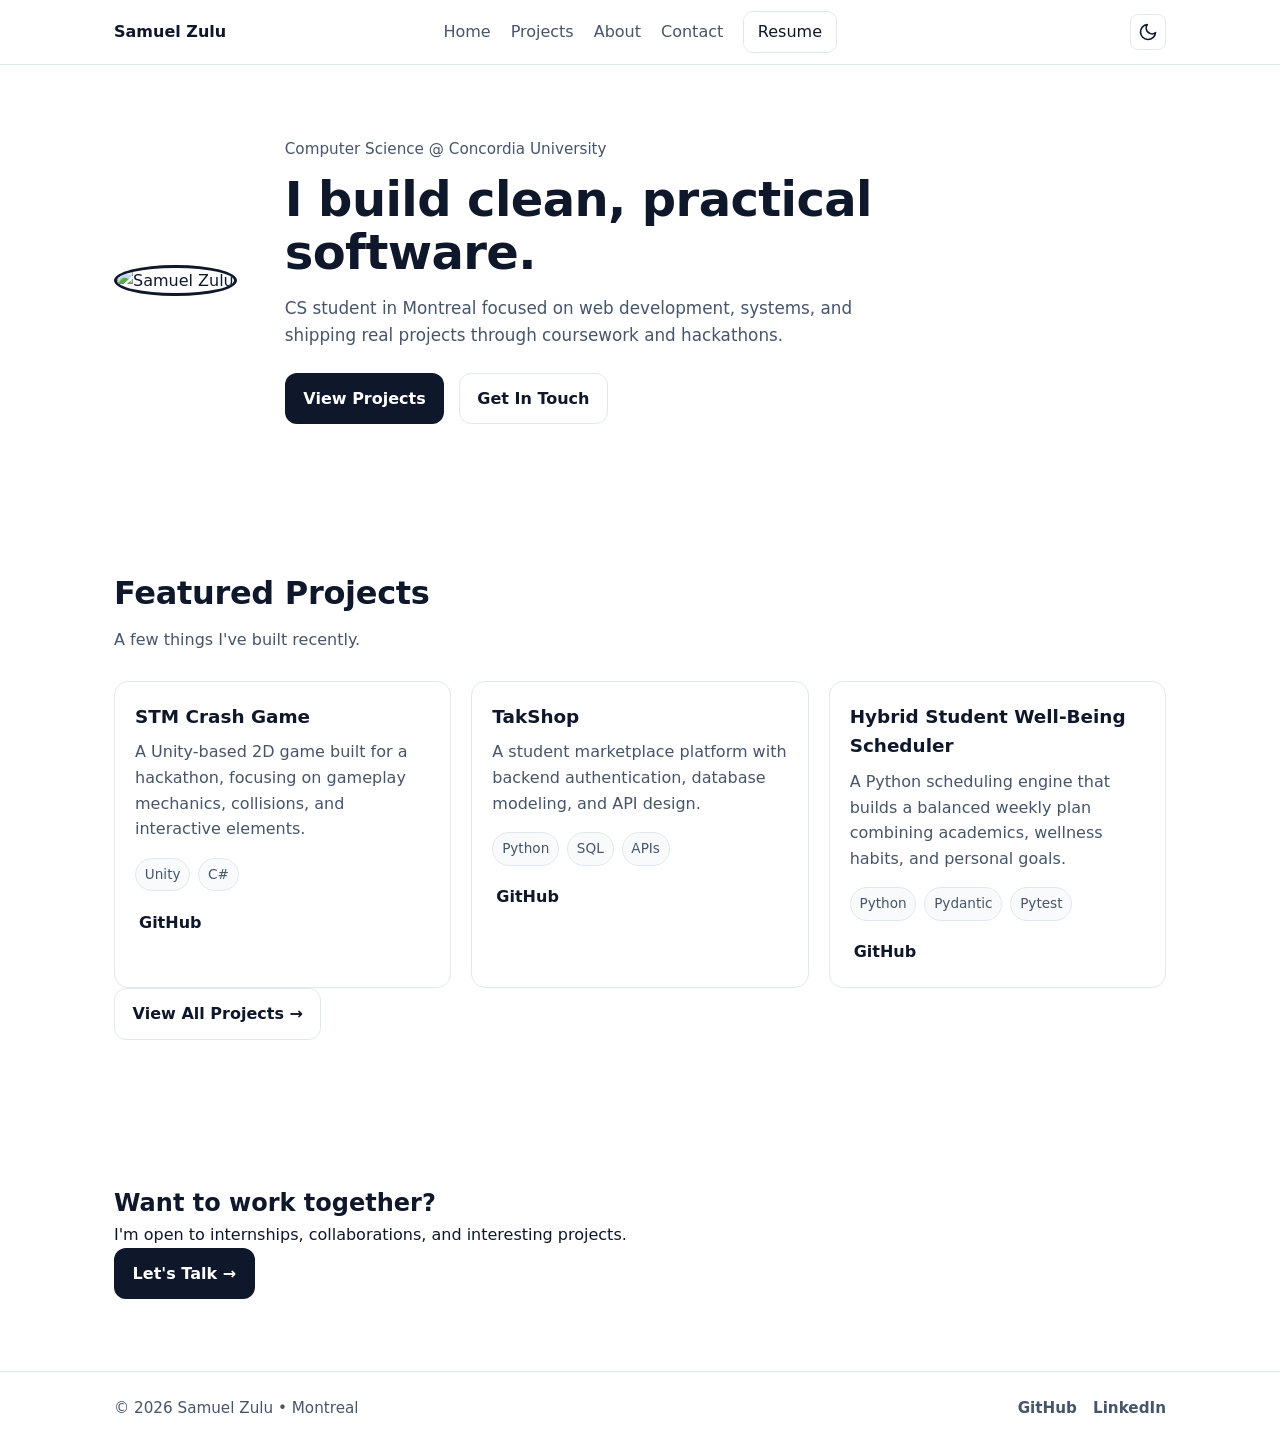
==== commit 13d83a6a: "Refactor HTML structure and improve content clarity in the main sections" ====
--- a/index.html
+++ b/index.html
@@ -1,7 +1,7 @@
 <!DOCTYPE html>
 <html lang="en">
     <head>
-        <meta charset = "UTF-8">
+        <meta charset="UTF-8">
         <meta name="viewport" content="width=device-width, initial-scale=1.0">
         <meta name="description" content="Samuel Zulu — Computer Science student at Concordia University. Building clean, practical software.">
         <title>Samuel Zulu | Portfolio</title>
@@ -13,33 +13,27 @@
 
     <body>
         <header class="navbar">
-            <!-- logo + nav links -->
-             <div class="container">
-
+            <div class="container">
                 <div class="logo">Samuel Zulu</div>
-
                 <div class="nav-center">
                     <nav class="nav-links" id="primary-nav">
-                        <a href="index.html">Home</a>
+                        <a href="index.html" class="active">Home</a>
                         <a href="projects.html">Projects</a>
                         <a href="about.html">About</a>
                         <a href="contact.html">Contact</a>
                         <a href="assets/Samuel_Zulu_Resume.pdf" class="resume-btn">Resume</a>
                     </nav>
                 </div>
-
-                <!-- Mobile toggle -->
-                <button 
-                    class="nav-toggle" 
-                    aria-label="open menu" 
-                    aria-expanded="false" 
+                <button
+                    class="nav-toggle"
+                    aria-label="open menu"
+                    aria-expanded="false"
                     aria-controls="primary-nav"
                 >
                     <span class="bar"></span>
                     <span class="bar"></span>
                     <span class="bar"></span>
                 </button>
-                <!-- Dark Mode button -->
                 <button class="theme-toggle" id="theme-toggle" aria-label="Toggle dark mode">
                     <svg id="icon-moon" xmlns="http://www.w3.org/2000/svg" width="20" height="20" viewBox="0 0 24 24" fill="none" stroke="currentColor" stroke-width="2" stroke-linecap="round" stroke-linejoin="round">
                         <path d="M21 12.79A9 9 0 1 1 11.21 3 7 7 0 0 0 21 12.79z"/>
@@ -56,85 +50,67 @@
                         <line x1="18.36" y1="5.64" x2="19.78" y2="4.22"/>
                     </svg>
                 </button>
-             </div>
+            </div>
         </header>
 
         <main>
 
+            <!-- Hero -->
             <section class="hero" id="home">
                 <div class="container">
-                    <!--hero content -->
-                    <div class="hero-photo">
+                    <div class="hero-photo reveal">
                         <img src="assets/images/profile.jpg" alt="Samuel Zulu">
                     </div>
                     <div class="hero-text reveal">
                         <p class="hero-subtitle">Computer Science @ Concordia University</p>
-                        <h1>
-                            I build clean, practical software<span class="dot">.</span>
-                        </h1>
+                        <h1>I build clean, practical software.</h1>
                         <p class="hero-description">
-                            I'm a computer science student focused on web development, systems, and building real projects through coursework and hackathons.
+                            CS student in Montreal focused on web development, systems, and shipping real projects through coursework and hackathons.
                         </p>
-
                         <div class="hero-actions">
-                            <a href="#projects" class="btn primary">View Projects</a>
-                            <a href="#contact" class="btn secondary">Contact</a>
+                            <a href="projects.html" class="btn primary">View Projects</a>
+                            <a href="contact.html" class="btn secondary">Get In Touch</a>
                         </div>
                     </div>
                 </div>
             </section>
 
+            <!-- Featured Projects -->
             <section class="projects" id="projects">
                 <div class="container">
-                    <!-- project cards grid-->
-                     <h2 class="reveal">Projects</h2>
-                     <p class="section-intro reveal">
-                        A selection of projects I've worked on recently.
-                     </p>
+                    <h2 class="section-title reveal">Featured Projects</h2>
+                    <p class="section-intro reveal">A few things I've built recently.</p>
 
-                     <div class="projects-grid">
+                    <div class="projects-grid">
 
-                        <!-- Project 1 -->
                         <article class="project-card reveal">
                             <h3>STM Crash Game</h3>
-                            <p class="project-desc">
-                                A Unity-based 2D game built for a hackathon, focusing on gameplay mechanics, collisions, and interactive elements.
-                            </p>
-
+                            <p class="project-desc">A Unity-based 2D game built for a hackathon, focusing on gameplay mechanics, collisions, and interactive elements.</p>
                             <div class="project-tags">
                                 <span>Unity</span>
                                 <span>C#</span>
                             </div>
-
                             <div class="project-links">
                                 <a href="https://github.com/Samuelzulu/stm-crash-game" class="link" target="_blank">GitHub</a>
                             </div>
                         </article>
 
-                        <!-- Project 2 -->
                         <article class="project-card reveal">
                             <h3>TakShop</h3>
-                            <p class="project-desc">
-                                A student marketplace platform with backend authentication, database modeling, and API design.
-                            </p>
-
+                            <p class="project-desc">A student marketplace platform with backend authentication, database modeling, and API design.</p>
                             <div class="project-tags">
                                 <span>Python</span>
                                 <span>SQL</span>
                                 <span>APIs</span>
                             </div>
-
                             <div class="project-links">
                                 <a href="https://github.com/Samuelzulu/TakShop" class="link" target="_blank">GitHub</a>
                             </div>
                         </article>
 
-                        <!-- Project 3 -->
                         <article class="project-card reveal">
                             <h3>Hybrid Student Well-Being Scheduler</h3>
-                            <p class="project-desc">
-                                A Python scheduling engine that builds a balanced weekly plan by combining academics, wellness habits, and personal goals.
-                            </p>
+                            <p class="project-desc">A Python scheduling engine that builds a balanced weekly plan combining academics, wellness habits, and personal goals.</p>
                             <div class="project-tags">
                                 <span>Python</span>
                                 <span>Pydantic</span>
@@ -145,185 +121,39 @@
                             </div>
                         </article>
 
-                     </div>
+                    </div>
 
-                     <!-- More Projects -->
-                      <h3 class="more-projects-title">More Projects</h3>
-                      <ul class="more-projects">
-                        <li>
-                            <a href="#">Fridge Food Tracker</a>
-                            <span>- concept / team project (planning stage)</span>
-                        </li>
-                      </ul>
-                </div>
-            </section>
-
-            <section class="about-skills" id="about">
-                <div class="container">
-                    <!-- skills + about -->
-                     <div class="about-skills-grid">
-
-                    <!-- Skills -->
-                     <div class="skills reveal" id="skills">
-                        <h2>Skills</h2>
-                        <p class="section-intro">
-                            Technologies and tools I use to build projects.
-                        </p>
-
-                        <div class="skills-group">
-                            <h3>Languages</h3>
-                            <div class="pill-row">
-                                <span class="pill">Python</span>
-                                <span class="pill">Java</span>
-                                <span class="pill">C</span>
-                                <span class="pill">C#</span>
-                                <span class="pill">JavaScript</span>
-                            </div>
-                        </div>
-
-                        <div class="skills-group">
-                            <h3>Web</h3>
-                            <div class="pill-row">
-                                <span class="pill">HTML</span>
-                                <span class="pill">CSS</span>
-                                <span class="pill">Responsive Design</span>
-                                <span class="pill">DOM</span>
-                            </div>
-                        </div>
-
-                        <div class="skills-group">
-                            <h3>Tools</h3>
-                            <div class="pill-row">
-                                <span class="pill">Git</span>
-                                <span class="pill">GitHub</span>
-                                <span class="pill">VS Code</span>
-                                <span class="pill">Unity</span>
-                            </div>
-                        </div>
-
-                        <div class="skills-group">
-                            <h3>Concepts</h3>
-                            <div class="pill-row">
-                                <span class="pill">OOP</span>
-                                <span class="pill">REST APIs</span>
-                                <span class="pill">Data Structures</span>
-                                <span class="pill">Operating Systems</span>
-                            </div>
-                        </div>
-                     </div>
-
-                     <!-- About -->
-                      <div class="about reveal">
-                        <h2>About</h2>
-                        <p class="section-intro">
-                            A bit more about who I am and what I'm focused on.
-                        </p>
-
-                        <p class="about-text">
-                            I'm Samuel Zulu, a Computer Science student at Concordia University.
-                            I enjoy building clean, practical software and learning by shipping projects through coursework, hackathons, and personal builds.
-                        </p>
-
-                        <div class="about-text">
-                            <div class="info-box">
-                                <h3>Now</h3>
-                                <ul>
-                                    <li>Building my portfolio site from scratch (HTML/CSS/JS)</li>
-                                    <li>Working through Comp 346 (Operating)</li>
-                                    <li>Developing projects like TakShop and scheduling engine</li>
-                                </ul>
-                            </div>
-
-                            <div class="info-box">
-                                <h3>Next</h3>
-                                <ul>
-                                    <li>Build more full-stack projects and deploy them</li>
-                                    <li>Improve UI/UX and frontend fundamentals</li>
-                                    <li>Apply for internships and keep shipping</li>
-                                </ul>
-                            </div>
-                        </div>
-
-                        <div class="about-links">
-                            <a href="assets/Samuel_Zulu_Resume.pdf" class="btn primary">Resume</a>
-                            <a href="#contact" class="btn secondary">Contact</a>
-                        </div>
-                      </div>
-
+                    <div class="view-all reveal">
+                        <a href="projects.html" class="btn secondary">View All Projects →</a>
                     </div>
                 </div>
             </section>
 
-            <section class="contact" id="contact">
+            <!-- CTA Strip -->
+            <section class="cta-strip" id="contact">
                 <div class="container">
-                    <!-- contact info / form -->
-                     <h2>Contact</h2>
-                     <p class="section-intro">
-                        Want to collaborate, ask a question, or just say hi?
-                     </p>
-
-                     <div class="contact-grid">
-
-                        <div class="contact-info reveal">
-                            <p>
-                                I'm always open to discussing new projects, ideas, or opportunities.
-                                The best way to reach me is via email or LinkedIn.
-                            </p>
-
-                            <ul class="contact-list">
-                                <li>
-                                    <strong>GitHub</strong>
-                                    <a href="https://github.com/Samuelzulu" target="_blank">github.com/Samuelzulu</a>
-                                </li>
-                                <li>
-                                    <strong>LinkedIn</strong>
-                                    <a href="https://www.linkedin.com/in/samuel-zulu-51141b249/" target="_blank">LinkedIn</a>
-                                </li>
-                                <li>
-                                    <strong>Email</strong>
-                                    <a href="mailto:204smz@gmail.com">204smz@gmail.com</a>
-                                </li>
-                            </ul>
+                    <div class="cta-inner reveal">
+                        <div>
+                            <h2>Want to work together?</h2>
+                            <p>I'm open to internships, collaborations, and interesting projects.</p>
                         </div>
-
-                        <form class="contact-form reveal" action="mailto:204smz@gmail.com" method="get" enctype="text/plain">
-                            <label>
-                                Name
-                                <input type="text" name="name" placeholder="Your name">
-                            </label>
-
-                            <label>
-                                Email
-                                <input type="email" name="email" placeholder="you@example.com">
-                            </label>
-
-                            <label>
-                                Message
-                                <textarea rows="4" name="body" placeholder="Your message..."></textarea>
-                            </label>
-
-                            <button type="submit" class="btn primary">Send Message</button>
-                        </form>
-
-                     </div>
+                        <a href="contact.html" class="btn primary">Let's Talk →</a>
+                    </div>
                 </div>
             </section>
 
         </main>
 
         <footer class="footer">
-            <!-- footer content -->
-
             <div class="container footer-inner">
                 <p class="footer-text">&copy; <span id="year"></span> Samuel Zulu • Montreal</p>
-
                 <div class="footer-links">
-                    <a href="#home">Back to top</a>
                     <a href="https://github.com/Samuelzulu" target="_blank" rel="noopener noreferrer">GitHub</a>
                     <a href="https://www.linkedin.com/in/samuel-zulu-51141b249/" target="_blank" rel="noopener noreferrer">LinkedIn</a>
                 </div>
             </div>
         </footer>
+
         <script src="js/main.js"></script>
     </body>
 </html>
